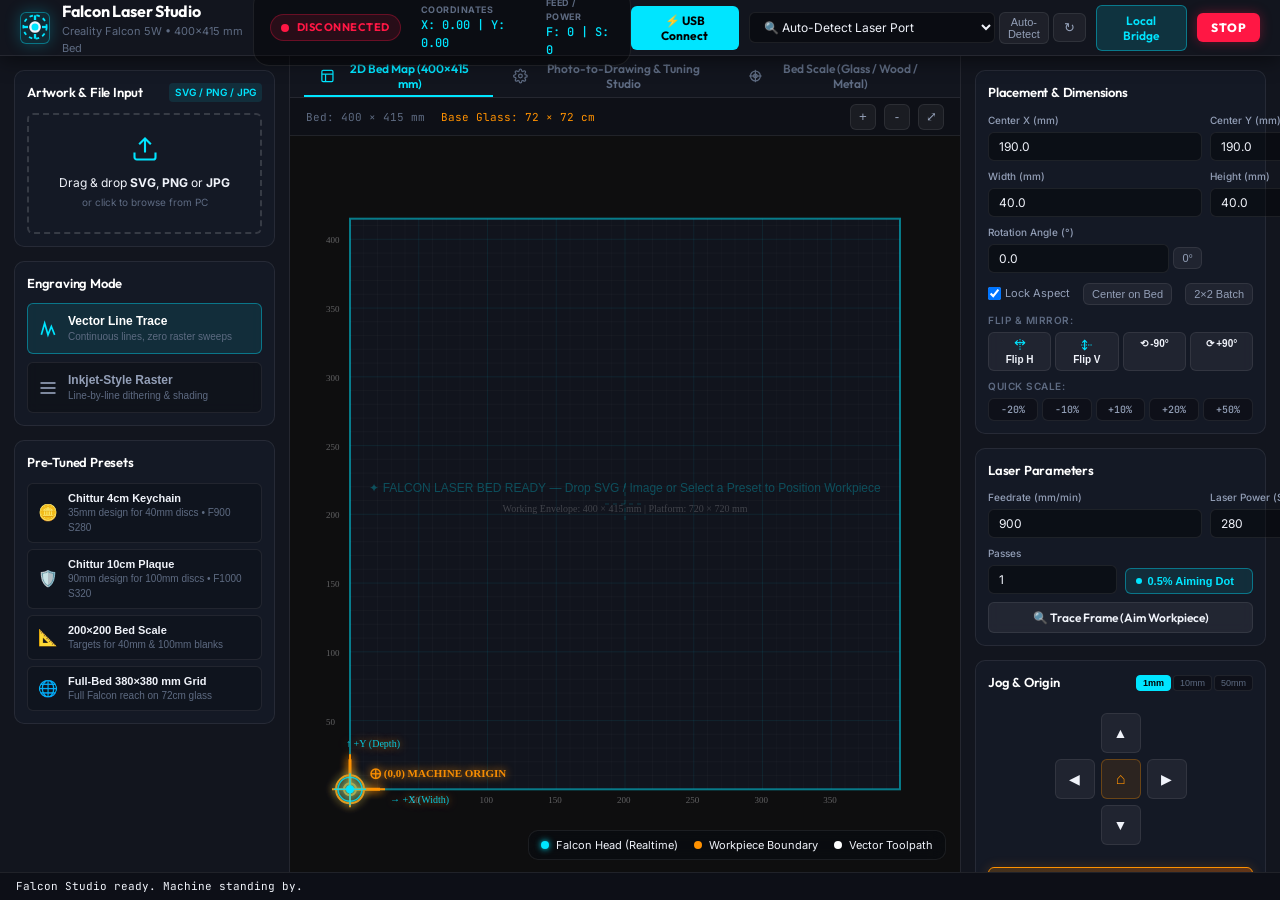
==== index.html @ aa7eff64 "Fix syntax error, add corner rotate tool with arrows, conditional workpiece boundary, and COM port a" ====
<!DOCTYPE html>
<html lang="en">
<head>
  <meta charset="UTF-8">
  <meta name="viewport" content="width=device-width, initial-scale=1.0">
  <title>Falcon Laser Studio | Creality CR-Laser Falcon 5W</title>
  <link rel="preconnect" href="https://fonts.googleapis.com">
  <link rel="preconnect" href="https://fonts.gstatic.com" crossorigin>
  <link href="https://fonts.googleapis.com/css2?family=Inter:wght@300;400;500;600;700&family=Outfit:wght@400;500;600;700;800&family=JetBrains+Mono:wght@400;500;600&display=swap" rel="stylesheet">
  <link rel="stylesheet" href="css/style.css">
</head>
<body class="dark-theme">
  <!-- TOP HEADER -->
  <header id="appHeader" class="app-header">
    <div class="header-brand">
      <div class="brand-icon">
        <svg viewBox="0 0 24 24" fill="none" stroke="currentColor" stroke-width="2">
          <circle cx="12" cy="12" r="10" stroke="#00e5ff" stroke-width="1.5" stroke-dasharray="3 3"/>
          <circle cx="12" cy="12" r="4" fill="#00e5ff"/>
          <line x1="12" y1="2" x2="12" y2="6" stroke="#00e5ff"/>
          <line x1="12" y1="18" x2="12" y2="22" stroke="#00e5ff"/>
          <line x1="2" y1="12" x2="6" y2="12" stroke="#00e5ff"/>
          <line x1="18" y1="12" x2="22" y2="12" stroke="#00e5ff"/>
        </svg>
      </div>
      <div>
        <h1 class="brand-title">Falcon Laser Studio</h1>
        <span class="brand-subtitle">Creality Falcon 5W • 400×415 mm Bed</span>
      </div>
    </div>

    <!-- STATUS HUD -->
    <div class="header-hud">
      <div id="statusBadge" class="status-badge disconnected">
        <span class="status-dot"></span>
        <span id="statusText">DISCONNECTED</span>
      </div>
      <div class="hud-stat">
        <span class="hud-label">COORDINATES</span>
        <span id="hudCoords" class="hud-value mono">X: 0.00 | Y: 0.00</span>
      </div>
      <div class="hud-stat">
        <span class="hud-label">FEED / POWER</span>
        <span id="hudFeedPower" class="hud-value mono">F: 0 | S: 0</span>
      </div>
    </div>

    <!-- HARDWARE CONTROLS -->
    <div class="header-actions">
      <button id="btnWebSerial" class="btn btn-primary" title="Connect directly to Falcon via Web Serial USB in Chrome/Edge">
        ⚡ USB Connect
      </button>
      <div class="port-group">
        <select id="portSelect" class="select-input" title="Select Local COM Port">
          <option value="AUTO">🔍 Auto-Detect Laser Port</option>
        </select>
        <button id="btnAutoDetectPort" class="btn-small" style="height:32px; font-size:11px; padding:0 8px;" title="Automatically identify and connect to laser port">Auto-Detect</button>
        <button id="btnRefreshPorts" class="btn-icon" title="Refresh Local COM Ports">↻</button>
      </div>
      <button id="btnConnect" class="btn btn-connect" title="Connect via local Python server">Local Bridge</button>
      <button id="btnEmergencyStop" class="btn btn-emergency" title="Emergency Stop">STOP</button>
    </div>
  </header>

  <!-- MAIN APP CONTAINER -->
  <main class="app-main">
    <!-- LEFT SIDEBAR: INPUT & PRESETS -->
    <aside class="sidebar sidebar-left">
      <!-- UPLOAD CARD -->
      <section class="panel-card">
        <div class="card-header">
          <h2 class="card-title">Artwork & File Input</h2>
          <span class="badge">SVG / PNG / JPG</span>
        </div>
        <div id="dropZone" class="drop-zone">
          <input type="file" id="fileInput" accept=".svg,.png,.jpg,.jpeg,.bmp" class="file-input-hidden">
          <div class="drop-zone-content">
            <svg class="drop-icon" viewBox="0 0 24 24" fill="none" stroke="currentColor" stroke-width="1.8">
              <path d="M21 15v4a2 2 0 0 1-2 2H5a2 2 0 0 1-2-2v-4"/>
              <polyline points="17 8 12 3 7 8"/>
              <line x1="12" y1="3" x2="12" y2="15"/>
            </svg>
            <p class="drop-text">Drag & drop <strong>SVG</strong>, <strong>PNG</strong> or <strong>JPG</strong></p>
            <span class="drop-hint">or click to browse from PC</span>
          </div>
        </div>
        <div id="fileLoadedInfo" class="file-info hidden">
          <div class="file-meta">
            <span id="loadedFileName" class="file-name">filename.png</span>
            <span id="loadedFileMeta" class="file-details">1024x1024 px • PNG</span>
          </div>
          <button id="btnClearFile" class="btn-text-danger" title="Clear file">×</button>
        </div>
      </section>

      <!-- ENGRAVING MODE SELECTOR -->
      <section class="panel-card">
        <div class="card-header">
          <h2 class="card-title">Engraving Mode</h2>
        </div>
        <div class="mode-toggle-group">
          <button id="btnModeVector" class="btn-mode active">
            <svg viewBox="0 0 24 24" fill="none" stroke="currentColor" stroke-width="2">
              <polyline points="4 19 8 5 12 19 16 9 20 19"/>
            </svg>
            <div class="mode-text">
              <strong>Vector Line Trace</strong>
              <small>Continuous lines, zero raster sweeps</small>
            </div>
          </button>
          <button id="btnModeRaster" class="btn-mode">
            <svg viewBox="0 0 24 24" fill="none" stroke="currentColor" stroke-width="2">
              <line x1="3" y1="6" x2="21" y2="6"/>
              <line x1="3" y1="12" x2="21" y2="12"/>
              <line x1="3" y1="18" x2="21" y2="18"/>
            </svg>
            <div class="mode-text">
              <strong>Inkjet-Style Raster</strong>
              <small>Line-by-line dithering & shading</small>
            </div>
          </button>
        </div>
      </section>

      <!-- PRESETS CARD -->
      <section class="panel-card">
        <div class="card-header">
          <h2 class="card-title">Pre-Tuned Presets</h2>
        </div>
        <div class="presets-list">
          <button class="preset-btn" data-preset="chittur_4cm">
            <div class="preset-icon">🪙</div>
            <div class="preset-info">
              <strong>Chittur 4cm Keychain</strong>
              <small>35mm design for 40mm discs • F900 S280</small>
            </div>
          </button>
          <button class="preset-btn" data-preset="chittur_10cm">
            <div class="preset-icon">🛡️</div>
            <div class="preset-info">
              <strong>Chittur 10cm Plaque</strong>
              <small>90mm design for 100mm discs • F1000 S320</small>
            </div>
          </button>
          <button class="preset-btn" data-preset="bed_scale_200mm">
            <div class="preset-icon">📐</div>
            <div class="preset-info">
              <strong>200×200 Bed Scale</strong>
              <small>Targets for 40mm & 100mm blanks</small>
            </div>
          </button>
          <button class="preset-btn" data-preset="bed_scale_380mm">
            <div class="preset-icon">🌐</div>
            <div class="preset-info">
              <strong>Full-Bed 380×380 mm Grid</strong>
              <small>Full Falcon reach on 72cm glass</small>
            </div>
          </button>
        </div>
      </section>
    </aside>

    <!-- CENTER STAGE: WORKSPACE VIEW & PHOTO STUDIO -->
    <main class="center-stage">
      <div class="view-tabs">
        <button id="tabBedMap" class="view-tab active">
          <svg viewBox="0 0 24 24" fill="none" stroke="currentColor" stroke-width="2">
            <rect x="3" y="3" width="18" height="18" rx="2"/>
            <line x1="3" y1="9" x2="21" y2="9"/>
            <line x1="9" y1="21" x2="9" y2="9"/>
          </svg>
          2D Bed Map (400×415 mm)
        </button>
        <button id="tabPhotoStudio" class="view-tab">
          <svg viewBox="0 0 24 24" fill="none" stroke="currentColor" stroke-width="2">
            <circle cx="12" cy="12" r="3"/>
            <path d="M19.4 15a1.65 1.65 0 0 0 .33 1.82l.06.06a2 2 0 0 1 0 2.83 2 2 0 0 1-2.83 0l-.06-.06a1.65 1.65 0 0 0-1.82-.33 1.65 1.65 0 0 0-1 1.51V21a2 2 0 0 1-2 2 2 2 0 0 1-2-2v-.09A1.65 1.65 0 0 0 9 19.4a1.65 1.65 0 0 0-1.82.33l-.06.06a2 2 0 0 1-2.83 0 2 2 0 0 1 0-2.83l.06-.06a1.65 1.65 0 0 0 .33-1.82 1.65 1.65 0 0 0-1.51-1H3a2 2 0 0 1-2-2 2 2 0 0 1 2-2h.09A1.65 1.65 0 0 0 4.6 9a1.65 1.65 0 0 0-.33-1.82l-.06-.06a2 2 0 0 1 0-2.83 2 2 0 0 1 2.83 0l.06.06a1.65 1.65 0 0 0 1.82.33H9a1.65 1.65 0 0 0 1-1.51V3a2 2 0 0 1 2-2 2 2 0 0 1 2 2v.09a1.65 1.65 0 0 0 1 1.51 1.65 1.65 0 0 0 1.82-.33l.06-.06a2 2 0 0 1 2.83 0 2 2 0 0 1 0 2.83l-.06.06a1.65 1.65 0 0 0-.33 1.82V9a1.65 1.65 0 0 0 1.51 1H21a2 2 0 0 1 2 2 2 2 0 0 1-2 2h-.09a1.65 1.65 0 0 0-1.51 1z"/>
          </svg>
          Photo-to-Drawing & Tuning Studio
        </button>
        <button id="tabBedScale" class="view-tab">
          <svg viewBox="0 0 24 24" fill="none" stroke="currentColor" stroke-width="2">
            <line x1="2" y1="12" x2="22" y2="12"/>
            <line x1="12" y1="2" x2="12" y2="22"/>
            <circle cx="12" cy="12" r="8"/>
            <circle cx="12" cy="12" r="3"/>
          </svg>
          Bed Scale (Glass / Wood / Metal)
        </button>
      </div>

      <!-- VIEW 1: INTERACTIVE BED CANVAS -->
      <div id="viewBedMap" class="view-panel active">
        <div class="canvas-toolbar">
          <div class="toolbar-left">
            <span class="bed-dim-tag">Bed: 400 × 415 mm</span>
            <span class="bed-dim-tag highlight">Base Glass: 72 × 72 cm</span>
          </div>
          <div class="toolbar-right">
            <button id="btnZoomIn" class="btn-icon-tool" title="Zoom In">+</button>
            <button id="btnZoomOut" class="btn-icon-tool" title="Zoom Out">-</button>
            <button id="btnResetView" class="btn-icon-tool" title="Fit to Screen">⤢</button>
          </div>
        </div>
        <div class="canvas-container">
          <canvas id="bedCanvas"></canvas>
          <div class="canvas-legend">
            <span><span class="legend-dot gantry"></span> Falcon Head (Realtime)</span>
            <span><span class="legend-dot workpiece"></span> Workpiece Boundary</span>
            <span><span class="legend-dot toolpath"></span> Vector Toolpath</span>
          </div>
        </div>
      </div>

      <!-- VIEW 2: PHOTO TO LINE DRAWING STUDIO -->
      <div id="viewPhotoStudio" class="view-panel">
        <div class="photo-studio-layout">
          <!-- STUDIO CONTROLS -->
          <div class="studio-controls-bar">
            <!-- VECTOR TRACE CONTROLS -->
            <div id="vectorTraceControls" class="filter-controls-row">
              <div class="control-item">
                <label for="filterAlgorithm">Tracing Algorithm</label>
                <select id="filterAlgorithm" class="select-input">
                  <option value="skeleton">Single-Stroke Skeleton (Zhang-Suen)</option>
                  <option value="sketch" selected>Pencil Sketch (DoG / Dodge)</option>
                  <option value="canny">Sharp Canny Edge Detection</option>
                  <option value="threshold">Adaptive High-Contrast</option>
                </select>
              </div>

              <div class="control-item slider-item">
                <div class="slider-header">
                  <label for="sliderDetail">Detail & Sensitivity</label>
                  <span id="valDetail">50%</span>
                </div>
                <input type="range" id="sliderDetail" min="1" max="100" value="50" class="slider-input">
              </div>

              <div class="control-item slider-item">
                <div class="slider-header">
                  <label for="sliderThickness">Line Thickness</label>
                  <span id="valThickness">1 px</span>
                </div>
                <input type="range" id="sliderThickness" min="1" max="5" value="1" class="slider-input">
              </div>

              <div class="control-item slider-item">
                <div class="slider-header">
                  <label for="sliderSmoothing">Vector Smoothness</label>
                  <span id="valSmoothing">1.0</span>
                </div>
                <input type="range" id="sliderSmoothing" min="0.1" max="5.0" step="0.1" value="1.0" class="slider-input">
              </div>

              <div class="control-item checkbox-item">
                <label class="toggle-switch">
                  <input type="checkbox" id="checkRemoveBg">
                  <span class="toggle-slider"></span>
                </label>
                <span>AI Background Removal</span>
              </div>

              <div class="control-item checkbox-item">
                <label class="toggle-switch">
                  <input type="checkbox" id="checkInvert">
                  <span class="toggle-slider"></span>
                </label>
                <span>Invert Lines</span>
              </div>

              <button id="btnApplyFilter" class="btn btn-primary">Process Photo</button>
            </div>

            <!-- RASTER INKJET CONTROLS -->
            <div id="rasterControls" class="filter-controls-row hidden">
              <div class="control-item">
                <label for="rasterDitherMode">Dithering Algorithm</label>
                <select id="rasterDitherMode" class="select-input">
                  <option value="floyd" selected>Floyd-Steinberg (Crisp Laser Halftone)</option>
                  <option value="atkinson">Atkinson (Retro Detail Preservation)</option>
                  <option value="grayscale">True Grayscale Power Modulation</option>
                </select>
              </div>

              <div class="control-item slider-item">
                <div class="slider-header">
                  <label for="sliderContrast">Contrast</label>
                  <span id="valContrast">1.0</span>
                </div>
                <input type="range" id="sliderContrast" min="0.5" max="2.0" step="0.05" value="1.0" class="slider-input">
              </div>

              <div class="control-item slider-item">
                <div class="slider-header">
                  <label for="sliderBrightness">Brightness</label>
                  <span id="valBrightness">0</span>
                </div>
                <input type="range" id="sliderBrightness" min="-100" max="100" value="0" class="slider-input">
              </div>

              <div class="control-item slider-item">
                <div class="slider-header">
                  <label for="sliderInterval">Line Pitch (DPI)</label>
                  <span id="valInterval">0.15 mm</span>
                </div>
                <input type="range" id="sliderInterval" min="0.08" max="0.30" step="0.01" value="0.15" class="slider-input">
              </div>

              <button id="btnApplyRaster" class="btn btn-primary">Update Dither Preview</button>
            </div>
          </div>

          <!-- COMPARISON PANELS -->
          <div class="preview-split">
            <div class="preview-card">
              <div class="preview-header">
                <h3>Original Image</h3>
              </div>
              <div class="preview-box">
                <img id="imgOriginalPreview" src="" alt="Original Upload" class="preview-image hidden">
                <div id="placeholderOriginal" class="preview-placeholder">Upload an image to start</div>
              </div>
            </div>

            <div class="preview-card">
              <div class="preview-header">
                <h3 id="processedPreviewTitle">Converted Line Drawing</h3>
                <span id="pathCountTag" class="badge hidden">0 Paths</span>
              </div>
              <div class="preview-box">
                <img id="imgProcessedPreview" src="" alt="Processed Result" class="preview-image hidden">
                <div id="placeholderProcessed" class="preview-placeholder">Waiting for processing...</div>
              </div>
            </div>
          </div>
        </div>
      </div>

      <!-- VIEW 3: BED SCALE ENGRAVER (GLASS / WOOD / METAL) -->
      <div id="viewBedScale" class="view-panel">
        <div class="bed-scale-layout">
          <div class="scale-intro-card">
            <h2>Bed Reference Scale Engraver</h2>
            <p>Generate and burn a permanent millimeter coordinate grid and workpiece target pockets directly onto your machine's bed platform. Select your surface material below for calibrated laser power and feedrates.</p>
          </div>

          <!-- MATERIAL PICKER -->
          <div class="material-grid">
            <div class="material-card active" data-material="glass">
              <div class="material-icon">🪟</div>
              <div class="material-info">
                <h3>Black / Coated Glass</h3>
                <span class="material-param-tag">Speed: 800 mm/min • Power: S450 (45%)</span>
                <p>For your 72×72 cm black glass base. Frosted white etched lines.</p>
                <div class="material-warning">⚠️ Requires paper masking tape or matte black paint before firing to prevent 450nm specular reflection!</div>
              </div>
            </div>

            <div class="material-card" data-material="wood">
              <div class="material-icon">🪵</div>
              <div class="material-info">
                <h3>Wood / MDF Spoilboard</h3>
                <span class="material-param-tag">Speed: 1200 mm/min • Power: S300 (30%)</span>
                <p>For sacrificial MDF or plywood beds. High-contrast charred black millimeter grid.</p>
                <div class="material-note">✅ Zero masking needed. No reflection risk.</div>
              </div>
            </div>

            <div class="material-card" data-material="metal">
              <div class="material-icon">🛡️</div>
              <div class="material-info">
                <h3>Anodized / Coated Metal</h3>
                <span class="material-param-tag">Speed: 600 mm/min • Power: S850 (85%)</span>
                <p>For anodized aluminum plates or steel coated with laser marking compound. Permanent crisp white lines.</p>
                <div class="material-note">✅ Direct marking on dye/coating layer.</div>
              </div>
            </div>
          </div>

          <!-- SCALE CONFIGURATION -->
          <div class="scale-config-panel">
            <div class="config-col">
              <h4>1. Grid Coverage Area</h4>
              <div class="size-options-group">
                <label class="radio-card">
                  <input type="radio" name="scaleSize" value="380" checked>
                  <div>
                    <strong>380 × 380 mm (Full Reach)</strong>
                    <small>Covers entire gantry travel on your 72cm platform</small>
                  </div>
                </label>
                <label class="radio-card">
                  <input type="radio" name="scaleSize" value="300">
                  <div>
                    <strong>300 × 300 mm (Medium)</strong>
                    <small>Standard square work area</small>
                  </div>
                </label>
                <label class="radio-card">
                  <input type="radio" name="scaleSize" value="200">
                  <div>
                    <strong>200 × 200 mm (Compact)</strong>
                    <small>Quick central calibration zone</small>
                  </div>
                </label>
              </div>
            </div>

            <div class="config-col">
              <h4>2. Features to Include</h4>
              <div class="feature-checkboxes">
                <label class="checkbox-label">
                  <input type="checkbox" id="checkScale40mm" checked>
                  <span><strong>40 mm Circular Pockets</strong> (Center + 4 Quadrant targets for keychains)</span>
                </label>
                <label class="checkbox-label">
                  <input type="checkbox" id="checkScale100mm" checked>
                  <span><strong>100 mm Circular Pocket</strong> (Center target for circular plaques)</span>
                </label>
                <label class="checkbox-label">
                  <input type="checkbox" id="checkScaleRulers" checked>
                  <span><strong>Millimeter Rulers</strong> (Numbered ticks along X and Y centerlines)</span>
                </label>
                <label class="checkbox-label">
                  <input type="checkbox" id="checkScaleGrid" checked>
                  <span><strong>50 mm Major Grid</strong> (Perpendicular guide lines)</span>
                </label>
              </div>

              <div class="scale-action-buttons">
                <button id="btnGenerateBedScale" class="btn btn-secondary full-width">⚡ Preview on Bed Map</button>
                <button id="btnEngraveBedScaleDirect" class="btn btn-start full-width mt-2">▶ Burn Bed Scale Now</button>
              </div>
            </div>
          </div>
        </div>
      </div>
    </main>

    <!-- RIGHT SIDEBAR: TRANSFORM & HARDWARE CONTROLS -->
    <aside class="sidebar sidebar-right">
      <!-- WORKPIECE TRANSFORM CARD -->
      <section class="panel-card">
        <div class="card-header">
          <h2 class="card-title">Placement & Dimensions</h2>
        </div>
        <div class="form-grid-2">
          <div class="form-field">
            <label for="inputX">Center X (mm)</label>
            <input type="number" id="inputX" value="190.0" step="1.0" class="num-input">
          </div>
          <div class="form-field">
            <label for="inputY">Center Y (mm)</label>
            <input type="number" id="inputY" value="190.0" step="1.0" class="num-input">
          </div>
          <div class="form-field">
            <label for="inputWidth">Width (mm)</label>
            <input type="number" id="inputWidth" value="40.0" step="1.0" class="num-input">
          </div>
          <div class="form-field">
            <label for="inputHeight">Height (mm)</label>
            <input type="number" id="inputHeight" value="40.0" step="1.0" class="num-input">
          </div>
          <div class="form-field">
            <label for="inputRotation">Rotation Angle (°)</label>
            <div style="display:flex; gap:4px; align-items:center;">
              <input type="number" id="inputRotation" value="0.0" step="1.0" min="0" max="360" class="num-input" style="flex:1;">
              <button id="btnResetRotation" class="btn-small" style="padding:4px 8px; font-size:11px;" title="Reset rotation to 0°">0°</button>
            </div>
          </div>
        </div>
        <div class="form-actions-row">
          <label class="checkbox-label">
            <input type="checkbox" id="checkLockAspect" checked> Lock Aspect
          </label>
          <button id="btnCenterBed" class="btn-small">Center on Bed</button>
          <button id="btnBatch2x2" class="btn-small" title="Arrange 4 items in a 2x2 grid">2×2 Batch</button>
        </div>

        <!-- QUICK TRANSFORMS: FLIP & ROTATE -->
        <div class="transform-toolbar mt-2">
          <div class="toolbar-label">Flip & Mirror:</div>
          <div class="transform-btn-group">
            <button id="btnFlipH" class="btn-transform" title="Flip Horizontal (Mirror X)">
              <svg viewBox="0 0 24 24" fill="none" stroke="currentColor" stroke-width="2">
                <polyline points="8 4 4 8 8 12"/>
                <polyline points="16 4 20 8 16 12"/>
                <line x1="4" y1="8" x2="20" y2="8"/>
                <line x1="12" y1="2" x2="12" y2="22" stroke-dasharray="2 2"/>
              </svg>
              Flip H
            </button>
            <button id="btnFlipV" class="btn-transform" title="Flip Vertical (Mirror Y)">
              <svg viewBox="0 0 24 24" fill="none" stroke="currentColor" stroke-width="2">
                <polyline points="4 8 8 4 12 8"/>
                <polyline points="4 16 8 20 12 16"/>
                <line x1="8" y1="4" x2="8" y2="20"/>
                <line x1="2" y1="12" x2="22" y2="12" stroke-dasharray="2 2"/>
              </svg>
              Flip V
            </button>
            <button id="btnRotateCCW" class="btn-transform" title="Rotate 90° Counter-Clockwise">
              ⟲ -90°
            </button>
            <button id="btnRotateCW" class="btn-transform" title="Rotate 90° Clockwise">
              ⟳ +90°
            </button>
          </div>
        </div>

        <!-- QUICK SCALE BUTTONS -->
        <div class="scale-buttons-row mt-2">
          <div class="toolbar-label">Quick Scale:</div>
          <div class="scale-btn-group">
            <button class="btn-scale" data-scale="0.8">-20%</button>
            <button class="btn-scale" data-scale="0.9">-10%</button>
            <button class="btn-scale" data-scale="1.1">+10%</button>
            <button class="btn-scale" data-scale="1.2">+20%</button>
            <button class="btn-scale" data-scale="1.5">+50%</button>
          </div>
        </div>
      </section>

      <!-- LASER CUTTING PARAMETERS CARD -->
      <section class="panel-card">
        <div class="card-header">
          <h2 class="card-title">Laser Parameters</h2>
        </div>
        <div class="form-grid-2">
          <div class="form-field">
            <label for="inputSpeed">Feedrate (mm/min)</label>
            <input type="number" id="inputSpeed" value="900" step="50" class="num-input">
          </div>
          <div class="form-field">
            <label for="inputPower">Laser Power (S)</label>
            <input type="number" id="inputPower" value="280" min="0" max="1000" step="10" class="num-input">
          </div>
        </div>
        <div class="form-grid-2 mt-2">
          <div class="form-field">
            <label for="inputPasses">Passes</label>
            <input type="number" id="inputPasses" value="1" min="1" max="10" class="num-input">
          </div>
          <div class="form-field flex-end">
            <button id="btnToggleLaserDot" class="btn-toggle-dot">
              <span class="dot-indicator"></span> 0.5% Aiming Dot
            </button>
          </div>
        </div>
        <div class="mt-2">
          <button id="btnTraceFrame" class="btn btn-secondary full-width">
            🔍 Trace Frame (Aim Workpiece)
          </button>
        </div>
      </section>

      <!-- HARDWARE JOG PAD -->
      <section class="panel-card">
        <div class="card-header">
          <h2 class="card-title">Jog & Origin</h2>
          <div class="step-buttons">
            <button class="btn-step active" data-step="1">1mm</button>
            <button class="btn-step" data-step="10">10mm</button>
            <button class="btn-step" data-step="50">50mm</button>
          </div>
        </div>
        <div class="jog-pad-container">
          <div class="jog-pad">
            <button id="btnJogYPlus" class="btn-jog y-plus" title="Y+ (Back)">▲</button>
            <button id="btnJogXMinus" class="btn-jog x-minus" title="X- (Left)">◀</button>
            <button id="btnHome" class="btn-jog home-center" title="Home ($H)">⌂</button>
            <button id="btnJogXPlus" class="btn-jog x-plus" title="X+ (Right)">▶</button>
            <button id="btnJogYMinus" class="btn-jog y-minus" title="Y- (Front)">▼</button>
          </div>
        </div>
        <div class="origin-actions">
          <button id="btnGoToOrigin" class="btn-origin-primary full-width mb-2" title="Rapid move laser head directly to (0,0) and pulse aiming dot">
            🎯 Move Laser to Origin (0, 0)
          </button>
          <div class="origin-btn-row">
            <button id="btnHomeDetailed" class="btn-small flex-1" title="Physical limit switch homing ($H)">⌂ Home ($H)</button>
            <button id="btnSetZero" class="btn-small flex-1" title="Set current position as Origin (G92)">📍 Set Zero (G92)</button>
          </div>
        </div>
      </section>

      <!-- JOB EXECUTION & MONITOR -->
      <section class="panel-card highlight-card">
        <div class="card-header">
          <h2 class="card-title">Live Job Monitor</h2>
        </div>
        
        <div class="progress-section">
          <div class="progress-bar-wrapper">
            <div id="jobProgressBar" class="progress-bar-fill" style="width: 0%;"></div>
          </div>
          <div class="progress-stats">
            <span id="jobProgressPct" class="progress-pct">0%</span>
            <span id="jobEtaText" class="progress-eta">ETA: --:--</span>
          </div>
        </div>

        <div class="job-meta-line">
          <span id="jobLinesText" class="mono text-muted">Line: 0 / 0</span>
          <span id="jobElapsedText" class="mono text-muted">Elapsed: 00:00</span>
        </div>

        <div class="execution-actions">
          <button id="btnGenerateGcode" class="btn btn-secondary full-width mb-2">⚡ Generate Toolpath G-Code</button>
          <div class="btn-stream-group">
            <button id="btnStartJob" class="btn btn-start">▶ START ENGRAVE</button>
            <button id="btnPauseJob" class="btn btn-pause" disabled>⏸ Pause</button>
            <button id="btnStopJob" class="btn btn-abort" disabled>⏹ Abort</button>
          </div>
        </div>
      </section>
    </aside>
  </main>

  <!-- LOG DRAWER -->
  <footer class="app-footer">
    <div class="footer-status">
      <span id="footerConsoleMsg" class="mono text-muted">Falcon Studio ready. Machine standing by.</span>
    </div>
  </footer>

  <script src="js/web_serial_controller.js"></script>
  <script src="js/bed_scale_generator.js"></script>
  <script src="js/svg_gcode_compiler.js"></script>
  <script src="js/raster_compiler.js"></script>
  <script src="js/bed_canvas.js"></script>
  <script src="js/app.js"></script>
</body>
</html>
---- css/style.css ----
/* FALCON LASER STUDIO - MODERN DARK GLASSMORPHISM DESIGN SYSTEM */

:root {
  --bg-base: #0a0c10;
  --bg-surface: #12151e;
  --bg-card: rgba(22, 27, 40, 0.75);
  --bg-card-hover: rgba(30, 37, 54, 0.85);
  --border-subtle: rgba(255, 255, 255, 0.08);
  --border-active: rgba(0, 229, 255, 0.4);
  
  --laser-cyan: #00e5ff;
  --laser-cyan-glow: rgba(0, 229, 255, 0.25);
  --laser-amber: #ff9100;
  --laser-amber-glow: rgba(255, 145, 0, 0.25);
  --laser-crimson: #ff1744;
  --laser-crimson-glow: rgba(255, 23, 68, 0.35);
  --laser-emerald: #00e676;
  --laser-emerald-glow: rgba(0, 230, 118, 0.25);
  
  --text-primary: #f0f3fa;
  --text-secondary: #94a0b8;
  --text-muted: #5e6b82;
  
  --font-brand: 'Outfit', sans-serif;
  --font-ui: 'Inter', -apple-system, BlinkMacSystemFont, sans-serif;
  --font-mono: 'JetBrains Mono', monospace;
  
  --radius-sm: 6px;
  --radius-md: 10px;
  --radius-lg: 16px;
}

* {
  box-sizing: border-box;
  margin: 0;
  padding: 0;
}

body.dark-theme {
  background-color: var(--bg-base);
  color: var(--text-primary);
  font-family: var(--font-ui);
  font-size: 13px;
  line-height: 1.5;
  height: 100vh;
  display: flex;
  flex-direction: column;
  overflow: hidden;
  user-select: none;
}

/* TOP HEADER */
.app-header {
  height: 56px;
  background: var(--bg-surface);
  border-bottom: 1px solid var(--border-subtle);
  display: flex;
  align-items: center;
  justify-content: space-between;
  padding: 0 20px;
  z-index: 100;
  box-shadow: 0 4px 20px rgba(0, 0, 0, 0.5);
}

.header-brand {
  display: flex;
  align-items: center;
  gap: 12px;
}

.brand-icon {
  width: 32px;
  height: 32px;
  display: flex;
  align-items: center;
  justify-content: center;
  background: rgba(0, 229, 255, 0.1);
  border-radius: var(--radius-sm);
  border: 1px solid var(--border-active);
  box-shadow: 0 0 15px var(--laser-cyan-glow);
}

.brand-title {
  font-family: var(--font-brand);
  font-size: 16px;
  font-weight: 700;
  letter-spacing: -0.3px;
  color: #fff;
}

.brand-subtitle {
  font-size: 11px;
  color: var(--text-muted);
  display: block;
}

/* STATUS HUD */
.header-hud {
  display: flex;
  align-items: center;
  gap: 20px;
  background: rgba(0, 0, 0, 0.35);
  padding: 6px 16px;
  border-radius: var(--radius-lg);
  border: 1px solid var(--border-subtle);
}

.status-badge {
  display: flex;
  align-items: center;
  gap: 8px;
  font-family: var(--font-brand);
  font-size: 11px;
  font-weight: 700;
  letter-spacing: 0.5px;
  padding: 4px 10px;
  border-radius: 20px;
  background: rgba(255, 255, 255, 0.05);
}

.status-dot {
  width: 8px;
  height: 8px;
  border-radius: 50%;
  background: #777;
}

.status-badge.connected {
  background: rgba(0, 230, 118, 0.12);
  color: var(--laser-emerald);
  border: 1px solid rgba(0, 230, 118, 0.3);
}
.status-badge.connected .status-dot {
  background: var(--laser-emerald);
  box-shadow: 0 0 8px var(--laser-emerald);
}

.status-badge.disconnected {
  background: rgba(255, 23, 68, 0.12);
  color: var(--laser-crimson);
  border: 1px solid rgba(255, 23, 68, 0.3);
}
.status-badge.disconnected .status-dot {
  background: var(--laser-crimson);
}

.status-badge.running {
  background: rgba(0, 229, 255, 0.15);
  color: var(--laser-cyan);
  border: 1px solid var(--border-active);
  animation: pulse 1.5s infinite;
}
.status-badge.running .status-dot {
  background: var(--laser-cyan);
  box-shadow: 0 0 10px var(--laser-cyan);
}

@keyframes pulse {
  0% { opacity: 0.7; }
  50% { opacity: 1; }
  100% { opacity: 0.7; }
}

.hud-stat {
  display: flex;
  flex-direction: column;
}

.hud-label {
  font-size: 9px;
  font-weight: 700;
  color: var(--text-muted);
  letter-spacing: 0.5px;
}

.hud-value {
  font-size: 12px;
  font-weight: 500;
  color: var(--laser-cyan);
}

.mono {
  font-family: var(--font-mono);
}

/* HEADER ACTIONS */
.header-actions {
  display: flex;
  align-items: center;
  gap: 10px;
}

.port-group {
  display: flex;
  align-items: center;
  gap: 4px;
}

/* BUTTONS & INPUTS */
.select-input, .num-input {
  background: rgba(0, 0, 0, 0.4);
  border: 1px solid var(--border-subtle);
  color: var(--text-primary);
  border-radius: var(--radius-sm);
  padding: 6px 10px;
  font-family: var(--font-ui);
  font-size: 12px;
  outline: none;
  transition: all 0.2s;
}

.select-input:focus, .num-input:focus {
  border-color: var(--laser-cyan);
  box-shadow: 0 0 8px var(--laser-cyan-glow);
}

.btn {
  border: none;
  border-radius: var(--radius-sm);
  padding: 7px 14px;
  font-family: var(--font-brand);
  font-size: 12px;
  font-weight: 600;
  cursor: pointer;
  display: inline-flex;
  align-items: center;
  justify-content: center;
  gap: 6px;
  transition: all 0.2s ease;
}

.btn-icon {
  background: rgba(255, 255, 255, 0.05);
  border: 1px solid var(--border-subtle);
  color: var(--text-secondary);
  border-radius: var(--radius-sm);
  padding: 6px 10px;
  cursor: pointer;
  transition: all 0.2s;
}
.btn-icon:hover {
  background: rgba(255, 255, 255, 0.1);
  color: #fff;
}

.btn-connect {
  background: rgba(0, 229, 255, 0.15);
  color: var(--laser-cyan);
  border: 1px solid var(--border-active);
}
.btn-connect:hover {
  background: var(--laser-cyan);
  color: #000;
  box-shadow: 0 0 12px var(--laser-cyan-glow);
}

.btn-emergency {
  background: var(--laser-crimson);
  color: #fff;
  font-weight: 800;
  letter-spacing: 0.5px;
  box-shadow: 0 0 12px var(--laser-crimson-glow);
}
.btn-emergency:hover {
  background: #ff3358;
  box-shadow: 0 0 20px rgba(255, 23, 68, 0.6);
}

.btn-primary {
  background: var(--laser-cyan);
  color: #000;
  font-weight: 700;
}
.btn-primary:hover {
  background: #33ebff;
  box-shadow: 0 0 12px var(--laser-cyan-glow);
}

.btn-secondary {
  background: rgba(255, 255, 255, 0.06);
  color: var(--text-primary);
  border: 1px solid var(--border-subtle);
}
.btn-secondary:hover {
  background: rgba(255, 255, 255, 0.12);
  border-color: rgba(255, 255, 255, 0.2);
}

.btn-small {
  background: rgba(255, 255, 255, 0.05);
  border: 1px solid var(--border-subtle);
  color: var(--text-secondary);
  border-radius: var(--radius-sm);
  padding: 4px 8px;
  font-size: 11px;
  font-weight: 500;
  cursor: pointer;
  transition: all 0.15s;
}
.btn-small:hover {
  background: rgba(255, 255, 255, 0.1);
  color: #fff;
}

/* APP MAIN LAYOUT */
.app-main {
  flex: 1;
  display: grid;
  grid-template-columns: 290px 1fr 320px;
  overflow: hidden;
  height: calc(100vh - 84px);
}

/* SIDEBAR PANELS */
.sidebar {
  background: var(--bg-surface);
  overflow-y: auto;
  padding: 14px;
  display: flex;
  flex-direction: column;
  gap: 14px;
}

.sidebar-left {
  border-right: 1px solid var(--border-subtle);
}

.sidebar-right {
  border-left: 1px solid var(--border-subtle);
}

/* PANEL CARDS */
.panel-card {
  background: var(--bg-card);
  backdrop-filter: blur(12px);
  border: 1px solid var(--border-subtle);
  border-radius: var(--radius-md);
  padding: 12px;
  transition: border-color 0.2s;
}
.panel-card:hover {
  border-color: rgba(255, 255, 255, 0.12);
}

.highlight-card {
  background: linear-gradient(180deg, rgba(0, 229, 255, 0.06) 0%, rgba(22, 27, 40, 0.75) 100%);
  border-color: var(--border-active);
}

.card-header {
  display: flex;
  align-items: center;
  justify-content: space-between;
  margin-bottom: 10px;
}

.card-title {
  font-family: var(--font-brand);
  font-size: 13px;
  font-weight: 600;
  letter-spacing: -0.2px;
  color: #fff;
}

.badge {
  font-size: 10px;
  padding: 2px 6px;
  border-radius: 4px;
  background: rgba(0, 229, 255, 0.1);
  color: var(--laser-cyan);
  font-weight: 600;
}

/* DROP ZONE */
.drop-zone {
  border: 2px dashed rgba(255, 255, 255, 0.15);
  border-radius: var(--radius-sm);
  padding: 20px 10px;
  text-align: center;
  cursor: pointer;
  transition: all 0.2s;
}
.drop-zone:hover, .drop-zone.dragover {
  border-color: var(--laser-cyan);
  background: rgba(0, 229, 255, 0.05);
}

.file-input-hidden {
  display: none;
}

.drop-icon {
  width: 28px;
  height: 28px;
  margin-bottom: 6px;
  color: var(--laser-cyan);
}

.drop-text {
  font-size: 12px;
  color: var(--text-primary);
}

.drop-hint {
  font-size: 10px;
  color: var(--text-muted);
}

.file-info {
  display: flex;
  align-items: center;
  justify-content: space-between;
  margin-top: 10px;
  padding: 8px 10px;
  background: rgba(0, 0, 0, 0.3);
  border-radius: var(--radius-sm);
  border: 1px solid var(--border-subtle);
}

.file-meta {
  display: flex;
  flex-direction: column;
}

.file-name {
  font-weight: 600;
  font-size: 11px;
  color: #fff;
}

.file-details {
  font-size: 10px;
  color: var(--text-muted);
}

.btn-text-danger {
  background: none;
  border: none;
  color: var(--laser-crimson);
  font-size: 18px;
  cursor: pointer;
}

/* MODE TOGGLE */
.mode-toggle-group {
  display: flex;
  flex-direction: column;
  gap: 8px;
}

.btn-mode {
  display: flex;
  align-items: center;
  gap: 10px;
  padding: 10px;
  background: rgba(0, 0, 0, 0.25);
  border: 1px solid var(--border-subtle);
  border-radius: var(--radius-sm);
  color: var(--text-secondary);
  cursor: pointer;
  text-align: left;
  transition: all 0.2s;
}
.btn-mode svg {
  width: 20px;
  height: 20px;
  flex-shrink: 0;
}
.btn-mode.active {
  background: rgba(0, 229, 255, 0.1);
  border-color: var(--border-active);
  color: #fff;
}
.btn-mode.active svg {
  color: var(--laser-cyan);
}
.mode-text strong {
  display: block;
  font-size: 12px;
}
.mode-text small {
  font-size: 10px;
  color: var(--text-muted);
}

/* PRESETS LIST */
.presets-list {
  display: flex;
  flex-direction: column;
  gap: 6px;
}

.preset-btn {
  display: flex;
  align-items: center;
  gap: 10px;
  padding: 8px 10px;
  background: rgba(0, 0, 0, 0.2);
  border: 1px solid var(--border-subtle);
  border-radius: var(--radius-sm);
  color: var(--text-primary);
  cursor: pointer;
  text-align: left;
  transition: all 0.2s;
}
.preset-btn:hover {
  background: rgba(255, 255, 255, 0.05);
  border-color: rgba(255, 255, 255, 0.2);
}
.preset-icon {
  font-size: 16px;
}
.preset-info strong {
  display: block;
  font-size: 11px;
}
.preset-info small {
  font-size: 10px;
  color: var(--text-muted);
}

/* CENTER STAGE */
.center-stage {
  display: flex;
  flex-direction: column;
  background: var(--bg-base);
  overflow: hidden;
}

.view-tabs {
  height: 42px;
  display: flex;
  background: var(--bg-surface);
  border-bottom: 1px solid var(--border-subtle);
  padding: 0 14px;
  gap: 4px;
}

.view-tab {
  background: none;
  border: none;
  color: var(--text-muted);
  font-family: var(--font-brand);
  font-size: 12px;
  font-weight: 600;
  padding: 0 16px;
  cursor: pointer;
  display: flex;
  align-items: center;
  gap: 8px;
  border-bottom: 2px solid transparent;
  transition: all 0.2s;
}
.view-tab svg {
  width: 16px;
  height: 16px;
}
.view-tab.active {
  color: var(--laser-cyan);
  border-bottom-color: var(--laser-cyan);
}

.view-panel {
  flex: 1;
  display: none;
  flex-direction: column;
  overflow: hidden;
  position: relative;
}
.view-panel.active {
  display: flex;
}

/* BED CANVAS */
.canvas-toolbar {
  height: 38px;
  display: flex;
  align-items: center;
  justify-content: space-between;
  padding: 0 16px;
  background: rgba(18, 21, 30, 0.5);
  border-bottom: 1px solid var(--border-subtle);
}

.bed-dim-tag {
  font-size: 11px;
  font-family: var(--font-mono);
  color: var(--text-muted);
  margin-right: 12px;
}
.bed-dim-tag.highlight {
  color: var(--laser-amber);
}

.btn-icon-tool {
  background: rgba(255, 255, 255, 0.05);
  border: 1px solid var(--border-subtle);
  color: var(--text-secondary);
  border-radius: var(--radius-sm);
  width: 26px;
  height: 26px;
  cursor: pointer;
  margin-left: 4px;
}

.canvas-container {
  flex: 1;
  position: relative;
  overflow: hidden;
}

#bedCanvas {
  width: 100%;
  height: 100%;
  display: block;
}

.canvas-legend {
  position: absolute;
  bottom: 12px;
  right: 14px;
  display: flex;
  gap: 16px;
  background: rgba(10, 12, 16, 0.85);
  backdrop-filter: blur(8px);
  padding: 6px 12px;
  border-radius: var(--radius-md);
  border: 1px solid var(--border-subtle);
  font-size: 11px;
}

.legend-dot {
  display: inline-block;
  width: 8px;
  height: 8px;
  border-radius: 50%;
  margin-right: 4px;
}
.legend-dot.gantry { background: var(--laser-cyan); box-shadow: 0 0 6px var(--laser-cyan); }
.legend-dot.workpiece { background: var(--laser-amber); }
.legend-dot.toolpath { background: #fff; }

/* PHOTO STUDIO */
.photo-studio-layout {
  flex: 1;
  display: flex;
  flex-direction: column;
  overflow-y: auto;
  padding: 14px;
  gap: 14px;
}

.studio-controls-bar {
  background: var(--bg-card);
  border: 1px solid var(--border-subtle);
  border-radius: var(--radius-md);
  padding: 12px;
}

.filter-controls-row {
  display: flex;
  align-items: center;
  flex-wrap: wrap;
  gap: 14px;
}

.control-item {
  display: flex;
  flex-direction: column;
  gap: 4px;
}

.slider-item {
  min-width: 140px;
}

.slider-header {
  display: flex;
  justify-content: space-between;
  font-size: 11px;
}

.slider-input {
  accent-color: var(--laser-cyan);
  cursor: pointer;
}

.checkbox-item {
  display: flex;
  flex-direction: row;
  align-items: center;
  gap: 8px;
}

/* TOGGLE SWITCH */
.toggle-switch {
  position: relative;
  display: inline-block;
  width: 32px;
  height: 18px;
}
.toggle-switch input {
  opacity: 0;
  width: 0;
  height: 0;
}
.toggle-slider {
  position: absolute;
  cursor: pointer;
  top: 0; left: 0; right: 0; bottom: 0;
  background-color: rgba(255, 255, 255, 0.15);
  transition: .2s;
  border-radius: 18px;
}
.toggle-slider:before {
  position: absolute;
  content: "";
  height: 12px;
  width: 12px;
  left: 3px;
  bottom: 3px;
  background-color: white;
  transition: .2s;
  border-radius: 50%;
}
input:checked + .toggle-slider {
  background-color: var(--laser-cyan);
}
input:checked + .toggle-slider:before {
  transform: translateX(14px);
}

.preview-split {
  flex: 1;
  display: grid;
  grid-template-columns: 1fr 1fr;
  gap: 14px;
  min-height: 400px;
}

.preview-card {
  background: var(--bg-card);
  border: 1px solid var(--border-subtle);
  border-radius: var(--radius-md);
  display: flex;
  flex-direction: column;
  overflow: hidden;
}

.preview-header {
  padding: 10px 14px;
  background: rgba(0, 0, 0, 0.25);
  border-bottom: 1px solid var(--border-subtle);
  display: flex;
  justify-content: space-between;
  align-items: center;
}
.preview-header h3 {
  font-size: 12px;
  font-family: var(--font-brand);
}

.preview-box {
  flex: 1;
  display: flex;
  align-items: center;
  justify-content: center;
  background: #1a1a1a;
  padding: 10px;
  position: relative;
  overflow: hidden;
}

.preview-image {
  max-width: 100%;
  max-height: 100%;
  object-fit: contain;
  box-shadow: 0 4px 16px rgba(0, 0, 0, 0.6);
}

.preview-placeholder {
  color: var(--text-muted);
  font-size: 12px;
}

/* RIGHT SIDEBAR FORMS */
.form-grid-2 {
  display: grid;
  grid-template-columns: 1fr 1fr;
  gap: 8px;
}

.form-field {
  display: flex;
  flex-direction: column;
  gap: 4px;
}
.form-field label {
  font-size: 10px;
  color: var(--text-secondary);
  font-weight: 500;
}
.form-field.flex-end {
  justify-content: flex-end;
}

.form-actions-row {
  display: flex;
  align-items: center;
  justify-content: space-between;
  margin-top: 10px;
  font-size: 11px;
}

.checkbox-label {
  display: flex;
  align-items: center;
  gap: 4px;
  color: var(--text-secondary);
  cursor: pointer;
}

.mt-2 { margin-top: 8px; }
.mb-2 { margin-bottom: 8px; }
.full-width { width: 100%; }

.toolbar-label {
  font-size: 10px;
  color: var(--text-muted);
  font-weight: 600;
  text-transform: uppercase;
  letter-spacing: 0.5px;
  margin-bottom: 4px;
}

.transform-btn-group {
  display: grid;
  grid-template-columns: repeat(4, 1fr);
  gap: 4px;
}

.btn-transform {
  background: rgba(255, 255, 255, 0.05);
  border: 1px solid var(--border-subtle);
  color: var(--text-primary);
  border-radius: var(--radius-sm);
  padding: 5px 2px;
  font-size: 10px;
  font-weight: 600;
  cursor: pointer;
  display: flex;
  flex-direction: column;
  align-items: center;
  gap: 2px;
  transition: all 0.15s ease;
}
.btn-transform svg {
  width: 14px;
  height: 14px;
  color: var(--laser-cyan);
}
.btn-transform:hover {
  background: rgba(0, 229, 255, 0.15);
  border-color: var(--laser-cyan);
  color: #fff;
}

.scale-btn-group {
  display: grid;
  grid-template-columns: repeat(5, 1fr);
  gap: 4px;
}

.btn-scale {
  background: rgba(0, 0, 0, 0.3);
  border: 1px solid var(--border-subtle);
  color: var(--text-secondary);
  border-radius: var(--radius-sm);
  padding: 4px 2px;
  font-size: 10px;
  font-family: var(--font-mono);
  font-weight: 500;
  cursor: pointer;
  transition: all 0.15s ease;
}
.btn-scale:hover {
  background: rgba(255, 145, 0, 0.2);
  border-color: var(--laser-amber);
  color: #fff;
}

.btn-toggle-dot {
  background: rgba(0, 229, 255, 0.1);
  border: 1px solid var(--border-active);
  color: var(--laser-cyan);
  border-radius: var(--radius-sm);
  padding: 6px 10px;
  font-size: 11px;
  font-weight: 600;
  cursor: pointer;
  display: flex;
  align-items: center;
  gap: 6px;
}
.dot-indicator {
  width: 6px;
  height: 6px;
  border-radius: 50%;
  background: var(--laser-cyan);
}

/* JOG PAD */
.step-buttons {
  display: flex;
  gap: 2px;
}

.btn-step {
  background: rgba(0, 0, 0, 0.3);
  border: 1px solid var(--border-subtle);
  color: var(--text-muted);
  padding: 2px 6px;
  border-radius: 4px;
  font-size: 9px;
  cursor: pointer;
}
.btn-step.active {
  background: var(--laser-cyan);
  color: #000;
  font-weight: 700;
  border-color: var(--laser-cyan);
}

.jog-pad-container {
  display: flex;
  justify-content: center;
  padding: 10px 0;
}

.jog-pad {
  display: grid;
  grid-template-columns: repeat(3, 40px);
  grid-template-rows: repeat(3, 40px);
  gap: 6px;
}

.btn-jog {
  background: rgba(255, 255, 255, 0.05);
  border: 1px solid var(--border-subtle);
  color: var(--text-primary);
  border-radius: var(--radius-sm);
  font-size: 14px;
  cursor: pointer;
  display: flex;
  align-items: center;
  justify-content: center;
  transition: all 0.15s;
}
.btn-jog:hover {
  background: rgba(0, 229, 255, 0.15);
  border-color: var(--laser-cyan);
  color: var(--laser-cyan);
}

.y-plus { grid-column: 2; grid-row: 1; }
.x-minus { grid-column: 1; grid-row: 2; }
.home-center { grid-column: 2; grid-row: 2; font-size: 16px; color: var(--laser-amber); }
.x-plus { grid-column: 3; grid-row: 2; }
.y-minus { grid-column: 2; grid-row: 3; }

.origin-actions {
  margin-top: 6px;
}

/* LIVE JOB PROGRESS */
.progress-section {
  margin-bottom: 10px;
}

.progress-bar-wrapper {
  height: 8px;
  background: rgba(0, 0, 0, 0.5);
  border-radius: 4px;
  overflow: hidden;
  border: 1px solid var(--border-subtle);
}

.progress-bar-fill {
  height: 100%;
  background: linear-gradient(90deg, var(--laser-cyan) 0%, #00b0ff 100%);
  box-shadow: 0 0 10px var(--laser-cyan-glow);
  transition: width 0.3s ease;
}

.progress-stats {
  display: flex;
  justify-content: space-between;
  margin-top: 4px;
}

.progress-pct {
  font-family: var(--font-brand);
  font-size: 16px;
  font-weight: 700;
  color: var(--laser-cyan);
}

.progress-eta {
  font-family: var(--font-mono);
  font-size: 11px;
  color: var(--text-secondary);
}

.job-meta-line {
  display: flex;
  justify-content: space-between;
  font-size: 10px;
  margin-bottom: 12px;
}

.btn-stream-group {
  display: grid;
  grid-template-columns: 2fr 1fr 1fr;
  gap: 6px;
}

.btn-start {
  background: var(--laser-emerald);
  color: #000;
  font-weight: 800;
  box-shadow: 0 0 12px var(--laser-emerald-glow);
}
.btn-start:hover {
  background: #25f48f;
  box-shadow: 0 0 18px rgba(0, 230, 118, 0.5);
}

.btn-pause {
  background: rgba(255, 145, 0, 0.15);
  border: 1px solid var(--laser-amber);
  color: var(--laser-amber);
}
.btn-pause:hover {
  background: var(--laser-amber);
  color: #000;
}

.btn-abort {
  background: rgba(255, 23, 68, 0.15);
  border: 1px solid var(--laser-crimson);
  color: var(--laser-crimson);
}
.btn-abort:hover {
  background: var(--laser-crimson);
  color: #fff;
}

button:disabled {
  opacity: 0.35;
  cursor: not-allowed;
  pointer-events: none;
}

/* APP FOOTER */
.app-footer {
  height: 28px;
  background: #0d0f17;
  border-top: 1px solid var(--border-subtle);
  display: flex;
  align-items: center;
  padding: 0 16px;
  font-size: 11px;
}

.hidden {
  display: none !important;
}

/* BED SCALE ENGRAVER STYLES */
.bed-scale-layout {
  flex: 1;
  display: flex;
  flex-direction: column;
  overflow-y: auto;
  padding: 20px;
  gap: 18px;
  max-width: 1100px;
  margin: 0 auto;
  width: 100%;
}

.scale-intro-card {
  background: var(--bg-card);
  border: 1px solid var(--border-subtle);
  border-radius: var(--radius-md);
  padding: 16px 20px;
}
.scale-intro-card h2 {
  font-family: var(--font-brand);
  font-size: 16px;
  color: #fff;
  margin-bottom: 6px;
}
.scale-intro-card p {
  font-size: 12px;
  color: var(--text-secondary);
}

.material-grid {
  display: grid;
  grid-template-columns: repeat(3, 1fr);
  gap: 14px;
}

.material-card {
  background: var(--bg-card);
  border: 1px solid var(--border-subtle);
  border-radius: var(--radius-md);
  padding: 16px;
  cursor: pointer;
  display: flex;
  flex-direction: column;
  gap: 10px;
  transition: all 0.2s ease;
}
.material-card:hover {
  background: var(--bg-card-hover);
  border-color: rgba(255, 255, 255, 0.2);
}
.material-card.active {
  background: rgba(0, 229, 255, 0.08);
  border-color: var(--laser-cyan);
  box-shadow: 0 0 16px var(--laser-cyan-glow);
}

.material-icon {
  font-size: 28px;
}

.material-info h3 {
  font-family: var(--font-brand);
  font-size: 14px;
  color: #fff;
  margin-bottom: 4px;
}

.material-param-tag {
  display: inline-block;
  font-family: var(--font-mono);
  font-size: 10px;
  color: var(--laser-cyan);
  background: rgba(0, 229, 255, 0.1);
  padding: 2px 6px;
  border-radius: 4px;
  margin-bottom: 8px;
}

.material-info p {
  font-size: 11px;
  color: var(--text-secondary);
  line-height: 1.4;
  margin-bottom: 10px;
}

.material-warning {
  font-size: 10px;
  color: var(--laser-amber);
  background: rgba(255, 145, 0, 0.1);
  border-left: 2px solid var(--laser-amber);
  padding: 6px 8px;
  border-radius: 0 var(--radius-sm) var(--radius-sm) 0;
  line-height: 1.4;
}

.material-note {
  font-size: 10px;
  color: var(--laser-emerald);
  background: rgba(0, 230, 118, 0.1);
  border-left: 2px solid var(--laser-emerald);
  padding: 6px 8px;
  border-radius: 0 var(--radius-sm) var(--radius-sm) 0;
}

.scale-config-panel {
  display: grid;
  grid-template-columns: 1fr 1fr;
  gap: 16px;
  background: var(--bg-card);
  border: 1px solid var(--border-subtle);
  border-radius: var(--radius-md);
  padding: 16px;
}

.config-col h4 {
  font-family: var(--font-brand);
  font-size: 13px;
  color: #fff;
  margin-bottom: 12px;
}

.size-options-group {
  display: flex;
  flex-direction: column;
  gap: 8px;
}

.radio-card {
  display: flex;
  align-items: center;
  gap: 12px;
  padding: 10px 14px;
  background: rgba(0, 0, 0, 0.25);
  border: 1px solid var(--border-subtle);
  border-radius: var(--radius-sm);
  cursor: pointer;
  transition: all 0.2s;
}
.radio-card:hover {
  background: rgba(255, 255, 255, 0.05);
}
.radio-card input {
  accent-color: var(--laser-cyan);
}
.radio-card strong {
  display: block;
  font-size: 12px;
  color: #fff;
}
.radio-card small {
  font-size: 10px;
  color: var(--text-muted);
}

.feature-checkboxes {
  display: flex;
  flex-direction: column;
  gap: 10px;
  margin-bottom: 16px;
}

.scale-action-buttons {
  margin-top: 10px;
}

/* JOG PAD & ORIGIN STYLES */
.jog-pad-container {
  display: flex;
  justify-content: center;
  margin-bottom: 12px;
}

.jog-pad {
  display: grid;
  grid-template-columns: repeat(3, 40px);
  grid-template-rows: repeat(3, 40px);
  gap: 6px;
}

.btn-jog {
  background: rgba(255, 255, 255, 0.05);
  border: 1px solid var(--border-subtle);
  border-radius: var(--radius-sm);
  color: var(--text-primary);
  font-size: 14px;
  cursor: pointer;
  display: flex;
  align-items: center;
  justify-content: center;
  transition: all 0.15s;
}
.btn-jog:hover {
  background: rgba(0, 229, 255, 0.15);
  border-color: var(--laser-cyan);
  color: var(--laser-cyan);
}
.btn-jog:active {
  transform: scale(0.95);
}

.btn-jog.y-plus { grid-column: 2; grid-row: 1; }
.btn-jog.x-minus { grid-column: 1; grid-row: 2; }
.btn-jog.home-center { 
  grid-column: 2; 
  grid-row: 2; 
  font-size: 16px;
  background: rgba(255, 145, 0, 0.1);
  border-color: rgba(255, 145, 0, 0.3);
  color: var(--laser-amber);
}
.btn-jog.home-center:hover {
  background: rgba(255, 145, 0, 0.25);
  border-color: var(--laser-amber);
}
.btn-jog.x-plus { grid-column: 3; grid-row: 2; }
.btn-jog.y-minus { grid-column: 2; grid-row: 3; }

.origin-actions {
  display: flex;
  flex-direction: column;
  gap: 6px;
}

.btn-origin-primary {
  background: linear-gradient(135deg, rgba(255, 145, 0, 0.2), rgba(255, 109, 0, 0.35));
  border: 1px solid var(--laser-amber);
  color: #fff;
  font-family: var(--font-brand);
  font-size: 12px;
  font-weight: 700;
  padding: 9px 12px;
  border-radius: var(--radius-sm);
  cursor: pointer;
  display: flex;
  align-items: center;
  justify-content: center;
  gap: 8px;
  box-shadow: 0 0 12px rgba(255, 145, 0, 0.2);
  transition: all 0.2s;
}
.btn-origin-primary:hover {
  background: linear-gradient(135deg, rgba(255, 145, 0, 0.35), rgba(255, 109, 0, 0.5));
  box-shadow: 0 0 20px rgba(255, 145, 0, 0.4);
  transform: translateY(-1px);
}
.btn-origin-primary:active {
  transform: translateY(0);
}

.origin-btn-row {
  display: flex;
  gap: 6px;
}
.origin-btn-row .btn-small {
  margin: 0;
  text-align: center;
}
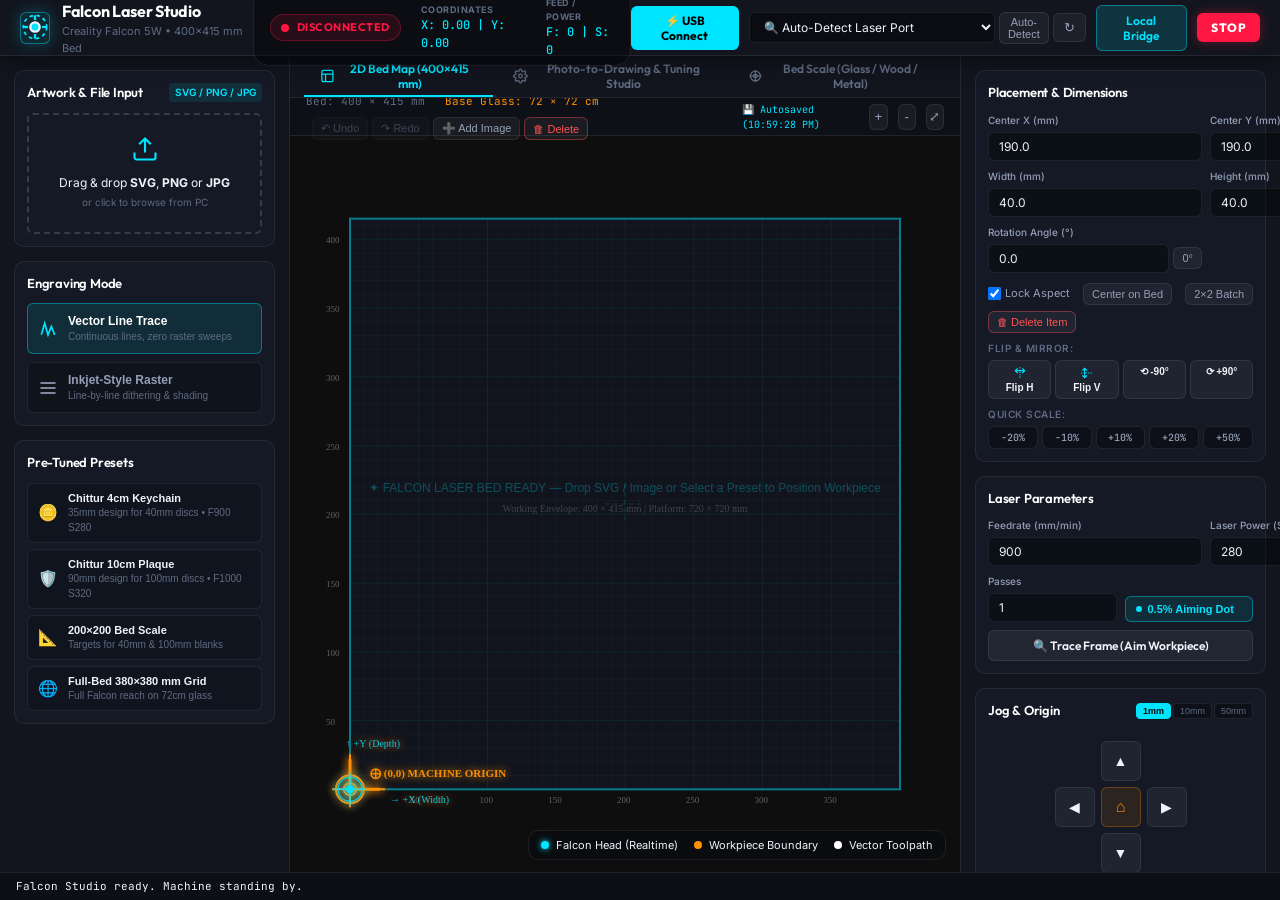
==== commit 9a271dfb: "Add client photo tracer, undo/redo history, canvas add/delete, and localStorage autosave" ====
--- a/index.html
+++ b/index.html
@@ -192,11 +192,18 @@
       <!-- VIEW 1: INTERACTIVE BED CANVAS -->
       <div id="viewBedMap" class="view-panel active">
         <div class="canvas-toolbar">
-          <div class="toolbar-left">
+          <div class="toolbar-left" style="display:flex; align-items:center; gap:8px; flex-wrap:wrap;">
             <span class="bed-dim-tag">Bed: 400 × 415 mm</span>
             <span class="bed-dim-tag highlight">Base Glass: 72 × 72 cm</span>
-          </div>
-          <div class="toolbar-right">
+            <div class="history-controls" style="display:inline-flex; gap:4px; margin-left:6px;">
+              <button id="btnUndo" class="btn-small" title="Undo Edit (Ctrl+Z)" disabled>↶ Undo</button>
+              <button id="btnRedo" class="btn-small" title="Redo Edit (Ctrl+Y)" disabled>↷ Redo</button>
+              <button id="btnAddCanvasItem" class="btn-small" title="Add SVG or Photo to Bed">➕ Add Image</button>
+              <button id="btnDeleteCanvasItem" class="btn-small" style="color:#ff5252; border-color:rgba(255,82,82,0.4);" title="Delete Artwork from Bed (Del / Backspace)">🗑 Delete</button>
+            </div>
+          </div>
+          <div class="toolbar-right" style="display:flex; align-items:center; gap:6px;">
+            <span id="autoSaveIndicator" class="bed-dim-tag" style="color:rgba(0,229,255,0.75); font-size:10px;">💾 Autosaved</span>
             <button id="btnZoomIn" class="btn-icon-tool" title="Zoom In">+</button>
             <button id="btnZoomOut" class="btn-icon-tool" title="Zoom Out">-</button>
             <button id="btnResetView" class="btn-icon-tool" title="Fit to Screen">⤢</button>
@@ -470,12 +477,13 @@
             </div>
           </div>
         </div>
-        <div class="form-actions-row">
+        <div class="form-actions-row" style="flex-wrap:wrap; gap:6px;">
           <label class="checkbox-label">
             <input type="checkbox" id="checkLockAspect" checked> Lock Aspect
           </label>
           <button id="btnCenterBed" class="btn-small">Center on Bed</button>
           <button id="btnBatch2x2" class="btn-small" title="Arrange 4 items in a 2x2 grid">2×2 Batch</button>
+          <button id="btnDeleteWorkpiece" class="btn-small" style="color:#ff5252; border-color:rgba(255,82,82,0.4);" title="Delete Artwork from Bed">🗑 Delete Item</button>
         </div>
 
         <!-- QUICK TRANSFORMS: FLIP & ROTATE -->
@@ -629,6 +637,7 @@
   <script src="js/bed_scale_generator.js"></script>
   <script src="js/svg_gcode_compiler.js"></script>
   <script src="js/raster_compiler.js"></script>
+  <script src="js/photo_tracer_client.js"></script>
   <script src="js/bed_canvas.js"></script>
   <script src="js/app.js"></script>
 </body>
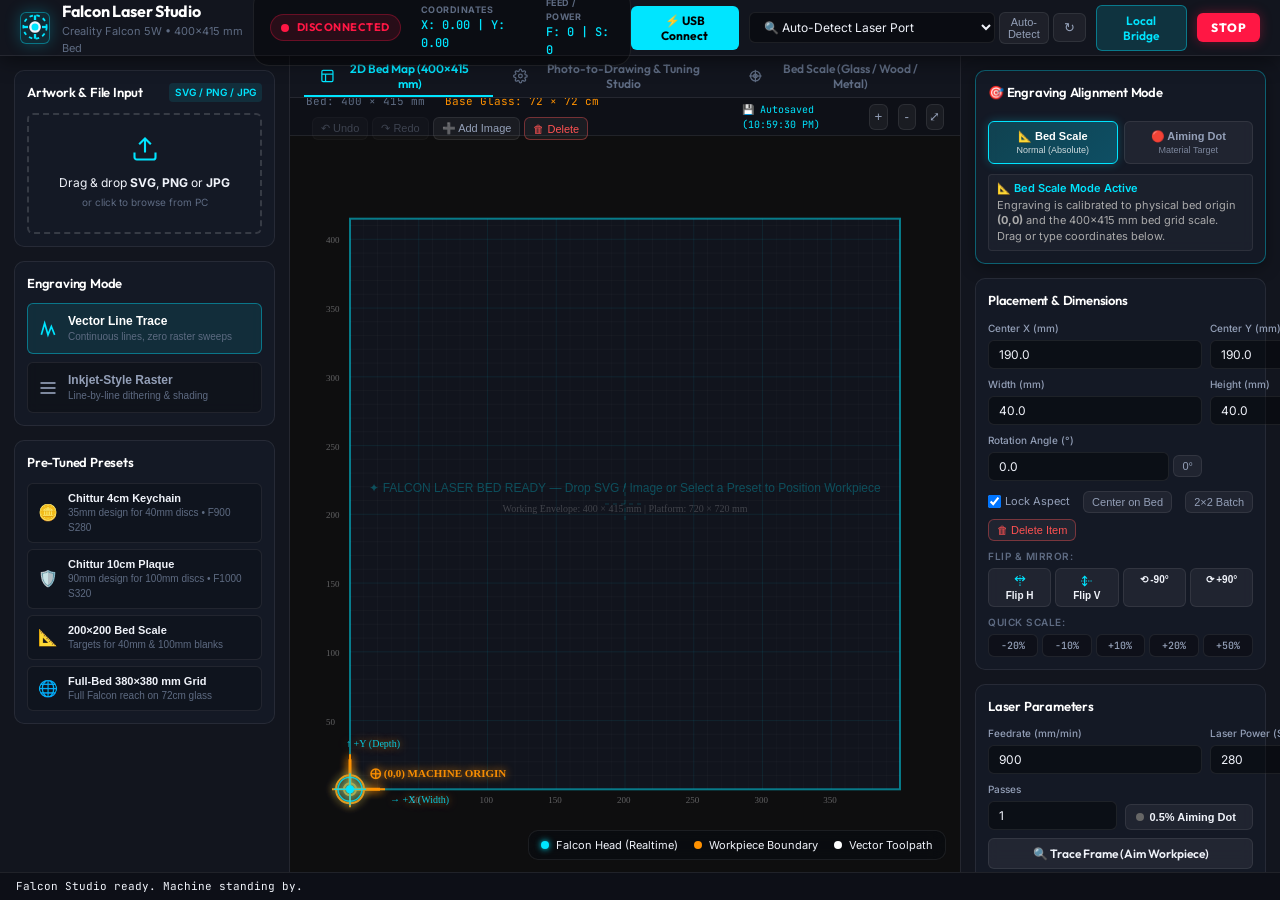
==== commit e47a68bb: "Add Bed Scale vs Aiming Dot engrave modes with material targeting and anchor snapping" ====
--- a/index.html
+++ b/index.html
@@ -447,6 +447,85 @@
 
     <!-- RIGHT SIDEBAR: TRANSFORM & HARDWARE CONTROLS -->
     <aside class="sidebar sidebar-right">
+      <!-- ENGRAVING ALIGNMENT MODE CARD -->
+      <section class="panel-card" style="border: 1px solid rgba(0, 229, 255, 0.35); box-shadow: 0 4px 16px rgba(0,0,0,0.35);">
+        <div class="card-header" style="padding-bottom: 8px;">
+          <h2 class="card-title" style="display:flex; align-items:center; gap:6px;">
+            <span>🎯 Engraving Alignment Mode</span>
+          </h2>
+        </div>
+
+        <!-- TWO PRIMARY MODES -->
+        <div class="engrave-mode-buttons" style="display:grid; grid-template-columns: 1fr 1fr; gap:6px; margin-bottom:10px;">
+          <button id="btnModeBedScale" class="btn-toggle active" style="padding:8px 4px; font-size:11px; text-align:center; display:flex; flex-direction:column; align-items:center; gap:2px;" title="Normal mode: Engrave according to absolute 400x415mm bed scale and glass platform coordinates">
+            <span style="font-weight:700;">📐 Bed Scale</span>
+            <span style="font-size:9px; opacity:0.8;">Normal (Absolute)</span>
+          </button>
+          <button id="btnModeAimingDot" class="btn-toggle" style="padding:8px 4px; font-size:11px; text-align:center; display:flex; flex-direction:column; align-items:center; gap:2px;" title="Aiming dot mode: Place material under laser dot, choose center or corner origin">
+            <span style="font-weight:700;">🔴 Aiming Dot</span>
+            <span style="font-size:9px; opacity:0.8;">Material Target</span>
+          </button>
+        </div>
+
+        <!-- MODE 1 INFO: BED SCALE -->
+        <div id="modeBedScaleInfo" style="font-size:11px; color:#aaa; line-height:1.4; padding:6px 8px; background:rgba(255,255,255,0.03); border-radius:4px; border:1px solid rgba(255,255,255,0.08);">
+          <div style="color:#00e5ff; font-weight:600; margin-bottom:2px;">📐 Bed Scale Mode Active</div>
+          Engraving is calibrated to physical bed origin <strong>(0,0)</strong> and the 400×415 mm bed grid scale. Drag or type coordinates below.
+        </div>
+
+        <!-- MODE 2 CONTROLS: AIMING DOT ALIGNMENT -->
+        <div id="modeAimingDotControls" class="hidden" style="background:rgba(0,0,0,0.35); padding:10px; border-radius:6px; border:1px solid rgba(0,229,255,0.25);">
+          <!-- Aiming Dot Power & Toggle -->
+          <div style="display:flex; justify-content:space-between; align-items:center; margin-bottom:8px;">
+            <div>
+              <span style="font-size:11px; font-weight:700; color:#00e5ff;">LASER AIMING DOT</span>
+              <div id="laserDotStatusText" style="font-size:9px; color:#888;">Dot is currently OFF</div>
+            </div>
+            <button id="btnAimingDotToggle" class="btn-toggle-dot" style="padding:5px 10px; font-size:11px; font-weight:600;">
+              <span class="dot-indicator"></span> Turn ON Dot
+            </button>
+          </div>
+
+          <div style="font-size:11px; color:#bbb; margin-bottom:8px; line-height:1.4;">
+            Place your workpiece under the laser dot, then choose what the dot represents on your material:
+          </div>
+
+          <!-- Anchor Selection: 9-Point Visual Grid -->
+          <div style="margin-bottom:8px;">
+            <div style="display:flex; justify-content:space-between; font-size:10px; text-transform:uppercase; color:#888; font-weight:600; margin-bottom:4px;">
+              <span>Aiming Dot Anchor:</span>
+              <span id="selectedAnchorLabel" style="color:#00e5ff; font-weight:700;">Center</span>
+            </div>
+            <div class="anchor-grid-container" style="display:grid; grid-template-columns: repeat(3, 1fr); gap:4px; max-width:180px; margin:0 auto; background:rgba(0,0,0,0.4); padding:6px; border-radius:6px; border:1px dashed rgba(0,229,255,0.3);">
+              <button class="btn-anchor" data-anchor="top-left" title="Top-Left Corner">↖ TL</button>
+              <button class="btn-anchor" data-anchor="top-center" title="Top-Center">▲ TC</button>
+              <button class="btn-anchor" data-anchor="top-right" title="Top-Right Corner">↗ TR</button>
+              <button class="btn-anchor" data-anchor="mid-left" title="Middle-Left">◀ ML</button>
+              <button class="btn-anchor active" data-anchor="center" title="Center of Workpiece (Recommended)">⦿ Center</button>
+              <button class="btn-anchor" data-anchor="mid-right" title="Middle-Right">▶ MR</button>
+              <button class="btn-anchor" data-anchor="bottom-left" title="Bottom-Left Corner (Origin 0,0)">↙ BL</button>
+              <button class="btn-anchor" data-anchor="bottom-center" title="Bottom-Center">▼ BC</button>
+              <button class="btn-anchor" data-anchor="bottom-right" title="Bottom-Right Corner">↘ BR</button>
+            </div>
+          </div>
+
+          <!-- Alignment Actions -->
+          <div style="display:flex; flex-direction:column; gap:6px;">
+            <button id="btnSnapToAimingDot" class="btn-small full-width" style="background:rgba(0,229,255,0.18); border-color:#00e5ff; color:#00e5ff; font-weight:600; padding:6px 8px;" title="Align engraving boundary so selected anchor sits exactly under the laser aiming dot">
+              🎯 Snap Workpiece to Aiming Dot
+            </button>
+            <div style="display:grid; grid-template-columns: 1fr 1fr; gap:6px;">
+              <button id="btnTraceMaterialFrame" class="btn-small" style="font-size:10px; padding:5px 4px;" title="Trace rectangular boundary around material with low-power laser dot">
+                🔍 Trace Frame
+              </button>
+              <button id="btnSetDotOriginG92" class="btn-small" style="font-size:10px; padding:5px 4px;" title="Set active G92 coordinate origin at current aiming dot position">
+                ⌖ Set Origin (G92)
+              </button>
+            </div>
+          </div>
+        </div>
+      </section>
+
       <!-- WORKPIECE TRANSFORM CARD -->
       <section class="panel-card">
         <div class="card-header">
--- a/css/style.css
+++ b/css/style.css
@@ -1335,3 +1335,89 @@
   text-align: center;
 }
 
+/* ENGRAVING ALIGNMENT MODE & AIMING DOT ANCHOR */
+.engrave-mode-buttons .btn-toggle {
+  background: rgba(255, 255, 255, 0.05);
+  border: 1px solid var(--border-subtle);
+  color: var(--text-secondary);
+  border-radius: var(--radius-sm);
+  cursor: pointer;
+  transition: all 0.2s ease;
+}
+.engrave-mode-buttons .btn-toggle:hover {
+  background: rgba(0, 229, 255, 0.1);
+  border-color: rgba(0, 229, 255, 0.5);
+  color: #fff;
+}
+.engrave-mode-buttons .btn-toggle.active {
+  background: linear-gradient(135deg, rgba(0, 229, 255, 0.2), rgba(0, 180, 216, 0.35));
+  border-color: var(--laser-cyan);
+  color: #fff;
+  box-shadow: 0 0 10px rgba(0, 229, 255, 0.25);
+}
+
+.btn-anchor {
+  background: rgba(255, 255, 255, 0.06);
+  border: 1px solid rgba(255, 255, 255, 0.12);
+  color: #bbb;
+  font-family: var(--font-mono);
+  font-size: 10px;
+  font-weight: 500;
+  padding: 6px 2px;
+  border-radius: 4px;
+  cursor: pointer;
+  text-align: center;
+  transition: all 0.15s ease;
+}
+.btn-anchor:hover {
+  background: rgba(0, 229, 255, 0.2);
+  border-color: var(--laser-cyan);
+  color: #fff;
+}
+.btn-anchor.active {
+  background: var(--laser-cyan);
+  border-color: var(--laser-cyan);
+  color: #0b0e17;
+  font-weight: 700;
+  box-shadow: 0 0 10px rgba(0, 229, 255, 0.6);
+}
+
+.btn-toggle-dot {
+  display: inline-flex;
+  align-items: center;
+  gap: 6px;
+  background: rgba(255, 255, 255, 0.05);
+  border: 1px solid var(--border-subtle);
+  color: var(--text-primary);
+  border-radius: var(--radius-sm);
+  cursor: pointer;
+  transition: all 0.2s;
+}
+.btn-toggle-dot:hover {
+  border-color: var(--laser-cyan);
+}
+.btn-toggle-dot.active {
+  background: rgba(255, 82, 82, 0.2);
+  border-color: #ff5252;
+  color: #fff;
+  box-shadow: 0 0 12px rgba(255, 82, 82, 0.4);
+}
+.btn-toggle-dot .dot-indicator {
+  width: 8px;
+  height: 8px;
+  border-radius: 50%;
+  background: #666;
+  transition: all 0.2s;
+}
+.btn-toggle-dot.active .dot-indicator {
+  background: #ff5252;
+  box-shadow: 0 0 8px #ff5252;
+  animation: pulse-dot 1.2s infinite;
+}
+
+@keyframes pulse-dot {
+  0%, 100% { opacity: 1; transform: scale(1); }
+  50% { opacity: 0.5; transform: scale(0.85); }
+}
+
+
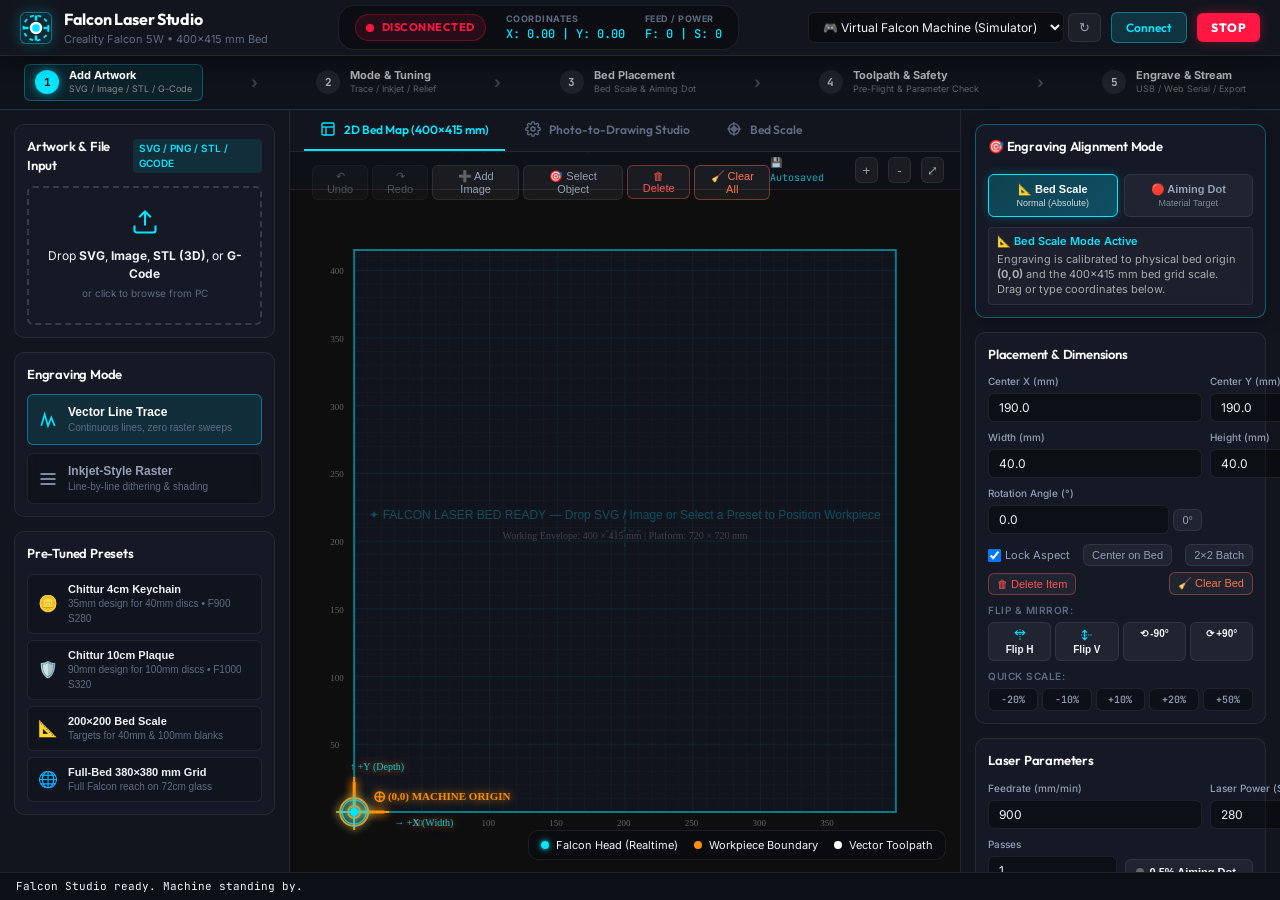
==== commit 07af035f: "Fix pre-tuned preset artwork vector rendering on 2D Bed Map and Virtual Simulator" ====
--- a/index.html
+++ b/index.html
@@ -45,22 +45,63 @@
       </div>
     </div>
 
-    <!-- HARDWARE CONTROLS -->
+    <!-- UNIFIED HARDWARE / VIRTUAL CONNECTION -->
     <div class="header-actions">
-      <button id="btnWebSerial" class="btn btn-primary" title="Connect directly to Falcon via Web Serial USB in Chrome/Edge">
-        ⚡ USB Connect
-      </button>
       <div class="port-group">
-        <select id="portSelect" class="select-input" title="Select Local COM Port">
-          <option value="AUTO">🔍 Auto-Detect Laser Port</option>
+        <select id="portSelect" class="select-input" title="Select Target: Virtual Machine, Web Serial USB, or COM Port">
+          <option value="VIRTUAL" selected>🎮 Virtual Falcon Machine (Simulator)</option>
+          <option value="WEB_SERIAL">⚡ Web Serial USB (Direct Browser)</option>
+          <option value="AUTO">🔍 Auto-Detect COM Port</option>
         </select>
-        <button id="btnAutoDetectPort" class="btn-small" style="height:32px; font-size:11px; padding:0 8px;" title="Automatically identify and connect to laser port">Auto-Detect</button>
-        <button id="btnRefreshPorts" class="btn-icon" title="Refresh Local COM Ports">↻</button>
-      </div>
-      <button id="btnConnect" class="btn btn-connect" title="Connect via local Python server">Local Bridge</button>
+        <button id="btnRefreshPorts" class="btn-icon" title="Refresh Available Ports">↻</button>
+      </div>
+      <button id="btnConnect" class="btn btn-connect" title="Connect or Disconnect">Connect</button>
       <button id="btnEmergencyStop" class="btn btn-emergency" title="Emergency Stop">STOP</button>
     </div>
   </header>
+
+  <!-- 5-STEP WORKFLOW STEPPER -->
+  <nav class="workflow-stepper">
+    <div class="step-item active" data-step="1" id="stepItem1">
+      <div class="step-num">1</div>
+      <div class="step-content">
+        <span class="step-title">Add Artwork</span>
+        <small class="step-sub">SVG / Image / STL / G-Code</small>
+      </div>
+    </div>
+    <div class="step-arrow">›</div>
+    <div class="step-item" data-step="2" id="stepItem2">
+      <div class="step-num">2</div>
+      <div class="step-content">
+        <span class="step-title">Mode & Tuning</span>
+        <small class="step-sub">Trace / Inkjet / Relief</small>
+      </div>
+    </div>
+    <div class="step-arrow">›</div>
+    <div class="step-item" data-step="3" id="stepItem3">
+      <div class="step-num">3</div>
+      <div class="step-content">
+        <span class="step-title">Bed Placement</span>
+        <small class="step-sub">Bed Scale & Aiming Dot</small>
+      </div>
+    </div>
+    <div class="step-arrow">›</div>
+    <div class="step-item" data-step="4" id="stepItem4">
+      <div class="step-num">4</div>
+      <div class="step-content">
+        <span class="step-title" id="step4Title">Toolpath & Safety</span>
+        <small class="step-sub" id="step4Sub">Pre-Flight & Parameter Check</small>
+      </div>
+    </div>
+    <div class="step-arrow">›</div>
+    <div class="step-item" data-step="5" id="stepItem5">
+      <div class="step-num">5</div>
+      <div class="step-content">
+        <span class="step-title">Engrave & Stream</span>
+        <small class="step-sub">USB / Web Serial / Export</small>
+      </div>
+    </div>
+  </nav>
 
   <!-- MAIN APP CONTAINER -->
   <main class="app-main">
@@ -70,17 +111,17 @@
       <section class="panel-card">
         <div class="card-header">
           <h2 class="card-title">Artwork & File Input</h2>
-          <span class="badge">SVG / PNG / JPG</span>
+          <span class="badge">SVG / PNG / STL / GCODE</span>
         </div>
         <div id="dropZone" class="drop-zone">
-          <input type="file" id="fileInput" accept=".svg,.png,.jpg,.jpeg,.bmp" class="file-input-hidden">
+          <input type="file" id="fileInput" accept=".svg,.png,.jpg,.jpeg,.bmp,.webp,.stl,.gcode,.nc,.gc,.txt" class="file-input-hidden">
           <div class="drop-zone-content">
             <svg class="drop-icon" viewBox="0 0 24 24" fill="none" stroke="currentColor" stroke-width="1.8">
               <path d="M21 15v4a2 2 0 0 1-2 2H5a2 2 0 0 1-2-2v-4"/>
               <polyline points="17 8 12 3 7 8"/>
               <line x1="12" y1="3" x2="12" y2="15"/>
             </svg>
-            <p class="drop-text">Drag & drop <strong>SVG</strong>, <strong>PNG</strong> or <strong>JPG</strong></p>
+            <p class="drop-text">Drop <strong>SVG</strong>, <strong>Image</strong>, <strong>STL (3D)</strong>, or <strong>G-Code</strong></p>
             <span class="drop-hint">or click to browse from PC</span>
           </div>
         </div>
@@ -161,7 +202,7 @@
     </aside>
 
     <!-- CENTER STAGE: WORKSPACE VIEW & PHOTO STUDIO -->
-    <main class="center-stage">
+    <div class="center-stage">
       <div class="view-tabs">
         <button id="tabBedMap" class="view-tab active">
           <svg viewBox="0 0 24 24" fill="none" stroke="currentColor" stroke-width="2">
@@ -176,7 +217,7 @@
             <circle cx="12" cy="12" r="3"/>
             <path d="M19.4 15a1.65 1.65 0 0 0 .33 1.82l.06.06a2 2 0 0 1 0 2.83 2 2 0 0 1-2.83 0l-.06-.06a1.65 1.65 0 0 0-1.82-.33 1.65 1.65 0 0 0-1 1.51V21a2 2 0 0 1-2 2 2 2 0 0 1-2-2v-.09A1.65 1.65 0 0 0 9 19.4a1.65 1.65 0 0 0-1.82.33l-.06.06a2 2 0 0 1-2.83 0 2 2 0 0 1 0-2.83l.06-.06a1.65 1.65 0 0 0 .33-1.82 1.65 1.65 0 0 0-1.51-1H3a2 2 0 0 1-2-2 2 2 0 0 1 2-2h.09A1.65 1.65 0 0 0 4.6 9a1.65 1.65 0 0 0-.33-1.82l-.06-.06a2 2 0 0 1 0-2.83 2 2 0 0 1 2.83 0l.06.06a1.65 1.65 0 0 0 1.82.33H9a1.65 1.65 0 0 0 1-1.51V3a2 2 0 0 1 2-2 2 2 0 0 1 2 2v.09a1.65 1.65 0 0 0 1 1.51 1.65 1.65 0 0 0 1.82-.33l.06-.06a2 2 0 0 1 2.83 0 2 2 0 0 1 0 2.83l-.06.06a1.65 1.65 0 0 0-.33 1.82V9a1.65 1.65 0 0 0 1.51 1H21a2 2 0 0 1 2 2 2 2 0 0 1-2 2h-.09a1.65 1.65 0 0 0-1.51 1z"/>
           </svg>
-          Photo-to-Drawing & Tuning Studio
+          Photo-to-Drawing Studio
         </button>
         <button id="tabBedScale" class="view-tab">
           <svg viewBox="0 0 24 24" fill="none" stroke="currentColor" stroke-width="2">
@@ -185,7 +226,14 @@
             <circle cx="12" cy="12" r="8"/>
             <circle cx="12" cy="12" r="3"/>
           </svg>
-          Bed Scale (Glass / Wood / Metal)
+          Bed Scale
+        </button>
+        <!-- VIRTUAL MACHINE TAB AT THE END OF THE TAB LIST (Visible ONLY when connected to Virtual Falcon) -->
+        <button id="tabSimulation" class="view-tab highlight-tab hidden" title="Virtual Substrate Engraving Simulation">
+          <svg viewBox="0 0 24 24" fill="none" stroke="currentColor" stroke-width="2">
+            <polygon points="5 3 19 12 5 21 5 3"/>
+          </svg>
+          🎮 Virtual Machine (Simulation)
         </button>
       </div>
 
@@ -195,18 +243,20 @@
           <div class="toolbar-left" style="display:flex; align-items:center; gap:8px; flex-wrap:wrap;">
             <span class="bed-dim-tag">Bed: 400 × 415 mm</span>
             <span class="bed-dim-tag highlight">Base Glass: 72 × 72 cm</span>
-            <div class="history-controls" style="display:inline-flex; gap:4px; margin-left:6px;">
+            <div class="history-controls" style="display:inline-flex; gap:4px; margin-left:6px; align-items:center;">
               <button id="btnUndo" class="btn-small" title="Undo Edit (Ctrl+Z)" disabled>↶ Undo</button>
               <button id="btnRedo" class="btn-small" title="Redo Edit (Ctrl+Y)" disabled>↷ Redo</button>
-              <button id="btnAddCanvasItem" class="btn-small" title="Add SVG or Photo to Bed">➕ Add Image</button>
-              <button id="btnDeleteCanvasItem" class="btn-small" style="color:#ff5252; border-color:rgba(255,82,82,0.4);" title="Delete Artwork from Bed (Del / Backspace)">🗑 Delete</button>
+              <button id="btnAddImage" class="btn-small" title="Add SVG or Photo to Bed">➕ Add Image</button>
+              <button id="btnSelectObject" class="btn-small" title="Select or Deselect Object on Bed">🎯 Select Object</button>
+              <button id="btnDeleteSelected" class="btn-small btn-danger-action" title="Delete Selected Artwork/Scale from Bed (Del / Backspace)">🗑 Delete</button>
+              <button id="btnClearBed" class="btn-small btn-danger-outline" title="Clear all objects, bed scale grids, and toolpaths from the bed">🧹 Clear All</button>
             </div>
           </div>
           <div class="toolbar-right" style="display:flex; align-items:center; gap:6px;">
-            <span id="autoSaveIndicator" class="bed-dim-tag" style="color:rgba(0,229,255,0.75); font-size:10px;">💾 Autosaved</span>
+            <span id="autosaveIndicator" class="bed-dim-tag" style="color:rgba(0,229,255,0.75); font-size:10px;">💾 Autosaved</span>
             <button id="btnZoomIn" class="btn-icon-tool" title="Zoom In">+</button>
             <button id="btnZoomOut" class="btn-icon-tool" title="Zoom Out">-</button>
-            <button id="btnResetView" class="btn-icon-tool" title="Fit to Screen">⤢</button>
+            <button id="btnZoomReset" class="btn-icon-tool" title="Fit to Screen">⤢</button>
           </div>
         </div>
         <div class="canvas-container">
@@ -215,6 +265,157 @@
             <span><span class="legend-dot gantry"></span> Falcon Head (Realtime)</span>
             <span><span class="legend-dot workpiece"></span> Workpiece Boundary</span>
             <span><span class="legend-dot toolpath"></span> Vector Toolpath</span>
+          </div>
+        </div>
+      </div>
+
+      <!-- VIEW 2: VIRTUAL LASER SIMULATION & MATERIAL STUDIO (Visible only when connected to Virtual Machine) -->
+      <div id="viewSimulation" class="view-panel">
+        <div class="simulation-layout">
+          <!-- TOP MATERIAL SELECTION, SIZE SETTINGS & ACTION BAR -->
+          <div class="sim-header-card" id="simHeaderCard">
+            <!-- MATERIAL TYPE SELECTION -->
+            <div class="sim-material-section" id="simMaterialSection">
+              <div class="sim-section-title">
+                <span class="pulse-dot"></span>
+                <strong>Substrate Material:</strong>
+                <span class="text-muted" id="simMatHelpText">Wood • Acrylic • Glass • Metal</span>
+              </div>
+              <div class="sim-material-cards">
+                <button class="sim-mat-card active" data-sim-material="wood" id="simMatWood" title="Basswood / Birch Plywood - Deep carbonized charring">
+                  <span class="sim-mat-icon">🪵</span>
+                  <div class="sim-mat-info">
+                    <strong>Wood / MDF</strong>
+                    <small>F900 S280 • Charred</small>
+                  </div>
+                </button>
+                <button class="sim-mat-card" data-sim-material="acrylic" id="simMatAcrylic" title="Cast Optical Acrylic - Frosted crystalline white mark with edge-lit glow">
+                  <span class="sim-mat-icon">💎</span>
+                  <div class="sim-mat-info">
+                    <strong>Optical Acrylic</strong>
+                    <small>F800 S350 • Frosted Glow</small>
+                  </div>
+                </button>
+                <button class="sim-mat-card" data-sim-material="glass" id="simMatGlass" title="Black / Coated Glass Plate - Delicate micro-fractured frosted mark">
+                  <span class="sim-mat-icon">🪟</span>
+                  <div class="sim-mat-info">
+                    <strong>Coated Glass</strong>
+                    <small>F800 S450 • Frosted Etch</small>
+                  </div>
+                </button>
+                <button class="sim-mat-card" data-sim-material="metal" id="simMatMetal" title="Anodized Aluminum / Laser Metal - Laser ablation exposing bright silver bare aluminum">
+                  <span class="sim-mat-icon">🛡️</span>
+                  <div class="sim-mat-info">
+                    <strong>Anodized Metal</strong>
+                    <small>F600 S850 • Silver Ablation</small>
+                  </div>
+                </button>
+              </div>
+            </div>
+
+            <!-- SUBSTRATE MATERIAL SIZE & SHAPE CONTROLS -->
+            <div class="sim-dimensions-section" id="simDimensionsSection">
+              <div class="sim-section-title">
+                <strong>Substrate Size & Shape:</strong>
+              </div>
+              <div class="sim-dim-controls">
+                <div class="sim-shape-pills">
+                  <button id="btnSimShapeRound" class="sim-pill-btn active" data-shape="round" title="Circular / Round Blank (Coin, Coaster, Disc)">⚪ Round</button>
+                  <button id="btnSimShapeRect" class="sim-pill-btn" data-shape="rect" title="Rectangular / Square Blank (Plaque, Sheet, Plate)">⬜ Rect</button>
+                </div>
+                <div class="sim-dim-inputs">
+                  <label class="dim-label" for="simMaterialWidth">W:</label>
+                  <input type="number" id="simMaterialWidth" value="100" min="5" max="400" step="5" class="sim-num-input" title="Substrate Width in mm">
+                  <span class="dim-mult">×</span>
+                  <label class="dim-label" for="simMaterialHeight">H:</label>
+                  <input type="number" id="simMaterialHeight" value="100" min="5" max="415" step="5" class="sim-num-input" title="Substrate Height in mm">
+                  <span class="dim-unit">mm</span>
+                </div>
+                <div class="sim-presets-pills">
+                  <button class="sim-preset-pill" data-w="40" data-h="40" data-shape="round" title="40mm Round Keychain / Coin">40mm Ø</button>
+                  <button class="sim-preset-pill active" data-w="100" data-h="100" data-shape="round" title="100mm Round Coaster">100mm Ø</button>
+                  <button class="sim-preset-pill" data-w="150" data-h="150" data-shape="rect" title="150×150mm Plaque">150×150</button>
+                  <button class="sim-preset-pill" data-w="200" data-h="200" data-shape="rect" title="200×200mm Sheet">200×200</button>
+                  <button id="btnSimFitArtwork" class="sim-preset-pill fit-btn" title="Fit substrate closely to current artwork dimensions + 10mm padding">Fit Artwork</button>
+                </div>
+              </div>
+            </div>
+
+            <!-- VIRTUAL LASER PARAMETERS (SPEED & POWER LIKE REAL MACHINE) -->
+            <div class="sim-laser-params-section" id="simLaserParamsSection">
+              <div class="sim-section-title">
+                <span class="laser-dot-cyan"></span>
+                <strong>Virtual Laser Parameters:</strong>
+                <span class="text-muted" id="simPowerPctTag">28% • 1.4W</span>
+              </div>
+              <div class="sim-laser-controls">
+                <div class="sim-dim-inputs">
+                  <label class="dim-label" for="simInputSpeed">Speed:</label>
+                  <input type="number" id="simInputSpeed" value="900" min="100" max="6000" step="50" class="sim-num-input" style="width:68px;" title="Virtual Feedrate in mm/min">
+                  <span class="dim-unit">mm/min</span>
+                  <span class="dim-mult">•</span>
+                  <label class="dim-label" for="simInputPower">Power:</label>
+                  <input type="number" id="simInputPower" value="280" min="0" max="1000" step="10" class="sim-num-input" style="width:58px;" title="Virtual Laser Power S-Value (0 - 1000)">
+                  <span class="dim-unit">S</span>
+                  <span class="dim-mult">•</span>
+                  <label class="dim-label" for="simInputPasses">Passes:</label>
+                  <input type="number" id="simInputPasses" value="1" min="1" max="10" class="sim-num-input" style="width:42px;" title="Number of Passes">
+                </div>
+                <div class="sim-presets-pills">
+                  <button class="sim-param-preset-pill active" data-sim-speed="900" data-sim-power="280" title="Standard balanced wood/mdf engraving">Standard (F900 S280)</button>
+                  <button class="sim-param-preset-pill" data-sim-speed="1200" data-sim-power="180" title="Light, fine surface etching">Light Etch (F1200 S180)</button>
+                  <button class="sim-param-preset-pill" data-sim-speed="600" data-sim-power="450" title="Darker carbonized deep char">Deep Char (F600 S450)</button>
+                  <button class="sim-param-preset-pill" data-sim-speed="500" data-sim-power="850" title="High power ablation for anodized metal">High Power (F500 S850)</button>
+                </div>
+              </div>
+            </div>
+
+            <div class="sim-header-actions">
+              <button id="btnProceedVirtualEngrave" class="btn btn-start pulse" title="Run virtual engraving on selected substrate">
+                ▶ Proceed to Virtual Engrave
+              </button>
+              <button id="btnExportSimSnapshot" class="btn-small" title="Export High-Resolution Simulation Mockup">
+                📸 Save Mockup PNG
+              </button>
+            </div>
+          </div>
+
+          <!-- SIMULATION CANVAS VIEWPORT -->
+          <div class="sim-canvas-wrapper">
+            <canvas id="simCanvas"></canvas>
+            <div class="sim-watermark-overlay">
+              <span id="simActiveMaterialLabel" class="sim-watermark-tag">Substrate: Wood / MDF</span>
+            </div>
+          </div>
+
+          <!-- PLAYBACK & PROGRESS SCRUBBER BAR -->
+          <div class="sim-playback-bar">
+            <div class="sim-playback-group">
+              <button id="btnSimPlay" class="btn-sim-play" title="Play Simulation">▶ Play</button>
+              <button id="btnSimPause" class="btn-sim-pause" title="Pause Simulation" disabled>⏸ Pause</button>
+              <button id="btnSimReset" class="btn-sim-reset" title="Reset Simulation">⏹ Reset</button>
+            </div>
+
+            <div class="sim-speed-group">
+              <span class="sim-speed-label">Speed:</span>
+              <button class="btn-speed" data-speed="1">1x</button>
+              <button class="btn-speed" data-speed="5">5x</button>
+              <button class="btn-speed active" data-speed="10">10x</button>
+              <button class="btn-speed" data-speed="25">25x</button>
+              <button class="btn-speed" data-speed="50">50x</button>
+              <button class="btn-speed" data-speed="100">100x</button>
+              <button id="btnSimInstant" class="btn-instant" title="Skip animation and render 100% completed engraving immediately">
+                ⚡ Instant Final Result
+              </button>
+            </div>
+
+            <div class="sim-scrubber-group">
+              <input type="range" id="simScrubber" min="0" max="100" value="0" step="0.1" class="slider-input sim-scrubber-slider" title="Scrub timeline to inspect burn state at any progress percentage">
+              <div class="sim-scrubber-meta">
+                <span id="simProgressPct" class="mono text-cyan">0.0%</span>
+                <span id="simTimeDisplay" class="mono text-muted">00:00 / 00:00</span>
+              </div>
+            </div>
           </div>
         </div>
       </div>
@@ -443,7 +644,7 @@
           </div>
         </div>
       </div>
-    </main>
+    </div>
 
     <!-- RIGHT SIDEBAR: TRANSFORM & HARDWARE CONTROLS -->
     <aside class="sidebar sidebar-right">
@@ -562,7 +763,8 @@
           </label>
           <button id="btnCenterBed" class="btn-small">Center on Bed</button>
           <button id="btnBatch2x2" class="btn-small" title="Arrange 4 items in a 2x2 grid">2×2 Batch</button>
-          <button id="btnDeleteWorkpiece" class="btn-small" style="color:#ff5252; border-color:rgba(255,82,82,0.4);" title="Delete Artwork from Bed">🗑 Delete Item</button>
+          <button id="btnDeleteWorkpiece" class="btn-small btn-danger-action" title="Delete Artwork from Bed (Del / Backspace)">🗑 Delete Item</button>
+          <button id="btnClearBedSidebar" class="btn-small btn-danger-outline" title="Clear all items from bed">🧹 Clear Bed</button>
         </div>
 
         <!-- QUICK TRANSFORMS: FLIP & ROTATE -->
@@ -695,6 +897,9 @@
 
         <div class="execution-actions">
           <button id="btnGenerateGcode" class="btn btn-secondary full-width mb-2">⚡ Generate Toolpath G-Code</button>
+          <button id="btnTriggerAudit" class="btn btn-small full-width mb-2" style="border: 1px solid rgba(0,229,255,0.3); color: #00e5ff; background: rgba(0,229,255,0.06);" title="Inspect bed boundaries, power, and feedrate safety">
+            🛡️ Pre-Flight Safety Check
+          </button>
           <div class="btn-stream-group">
             <button id="btnStartJob" class="btn btn-start">▶ START ENGRAVE</button>
             <button id="btnPauseJob" class="btn btn-pause" disabled>⏸ Pause</button>
@@ -704,6 +909,42 @@
       </section>
     </aside>
   </main>
+
+  <!-- PRE-FLIGHT AUDIT MODAL -->
+  <div id="modalAudit" class="modal-overlay hidden">
+    <div class="modal-card audit-modal">
+      <div class="modal-header">
+        <div class="modal-title-group">
+          <span class="modal-icon">🛡️</span>
+          <div>
+            <h3>Pre-Flight Safety Audit & Parameter Inspection</h3>
+            <span id="auditSubtitle" class="text-muted">Creality Falcon 5W • 400×415 mm Bed Safety Envelope</span>
+          </div>
+        </div>
+        <button id="btnCloseAuditModal" class="btn-close-modal" title="Close Audit Modal">×</button>
+      </div>
+      <div class="modal-body">
+        <div id="auditSummaryBanner" class="audit-summary-banner pass">
+          <span id="auditSummaryIcon">✅</span>
+          <div id="auditSummaryText">All 6 pre-flight safety checks passed!</div>
+        </div>
+        <div id="auditChecklist" class="audit-checklist">
+          <!-- Dynamically populated checklist items -->
+        </div>
+      </div>
+      <div class="modal-footer">
+        <button id="btnAuditAutoFit" class="btn btn-secondary hidden" title="Automatically scale and center workpiece into safe 400x415mm envelope">
+          📐 Auto-Fit to Bed
+        </button>
+        <button id="btnCloseAuditFooter" class="btn btn-secondary" title="Dismiss Audit Dialog">
+          Close
+        </button>
+        <button id="btnAuditStartEngrave" class="btn btn-start" title="Dismiss audit and commence laser engraving">
+          ⚡ Proceed to Engrave
+        </button>
+      </div>
+    </div>
+  </div>
 
   <!-- LOG DRAWER -->
   <footer class="app-footer">
@@ -718,6 +959,9 @@
   <script src="js/raster_compiler.js"></script>
   <script src="js/photo_tracer_client.js"></script>
   <script src="js/bed_canvas.js"></script>
+  <script src="js/material_simulator.js"></script>
+  <script src="js/stl_gcode_loader.js"></script>
+  <script src="js/job_auditor.js"></script>
   <script src="js/app.js"></script>
 </body>
 </html>
--- a/css/style.css
+++ b/css/style.css
@@ -301,6 +301,34 @@
   background: rgba(255, 255, 255, 0.1);
   color: #fff;
 }
+.btn-small.btn-danger-action {
+  color: #ff5252;
+  border-color: rgba(255, 82, 82, 0.4);
+}
+.btn-small.btn-danger-action:hover:not(:disabled) {
+  background: rgba(255, 82, 82, 0.16);
+  border-color: #ff5252;
+  color: #ff7878;
+}
+.btn-small.btn-danger-outline {
+  color: #ff7043;
+  border-color: rgba(255, 112, 67, 0.4);
+}
+.btn-small.btn-danger-outline:hover:not(:disabled) {
+  background: rgba(255, 112, 67, 0.16);
+  border-color: #ff7043;
+  color: #ff8a65;
+}
+.btn-small.active {
+  background: rgba(0, 229, 255, 0.18) !important;
+  border-color: var(--accent-cyan) !important;
+  color: var(--accent-cyan) !important;
+  box-shadow: 0 0 10px rgba(0, 229, 255, 0.3);
+}
+.btn-small:disabled {
+  opacity: 0.45;
+  cursor: not-allowed;
+}
 
 /* APP MAIN LAYOUT */
 .app-main {
@@ -1420,4 +1448,951 @@
   50% { opacity: 0.5; transform: scale(0.85); }
 }
 
-
+/* ========================================================
+   WORKFLOW STEPPER
+   ======================================================== */
+.workflow-stepper {
+  display: flex;
+  align-items: center;
+  justify-content: space-between;
+  background: rgba(14, 18, 26, 0.95);
+  border-bottom: 1px solid rgba(0, 229, 255, 0.18);
+  padding: 8px 24px;
+  gap: 12px;
+  overflow-x: auto;
+  user-select: none;
+}
+
+.step-item {
+  display: flex;
+  align-items: center;
+  gap: 10px;
+  cursor: pointer;
+  padding: 4px 10px;
+  border-radius: 6px;
+  transition: all 0.2s ease;
+  opacity: 0.65;
+}
+
+.step-item:hover {
+  opacity: 0.95;
+  background: rgba(255, 255, 255, 0.04);
+}
+
+.step-item.active {
+  opacity: 1;
+  background: rgba(0, 229, 255, 0.08);
+  border: 1px solid rgba(0, 229, 255, 0.3);
+}
+
+.step-num {
+  width: 24px;
+  height: 24px;
+  border-radius: 50%;
+  background: rgba(255, 255, 255, 0.1);
+  color: #fff;
+  font-family: var(--font-mono);
+  font-size: 11px;
+  font-weight: 700;
+  display: flex;
+  align-items: center;
+  justify-content: center;
+  transition: all 0.2s;
+}
+
+.step-item.active .step-num {
+  background: var(--laser-cyan);
+  color: #0b0e17;
+  box-shadow: 0 0 10px rgba(0, 229, 255, 0.6);
+}
+
+.step-content {
+  display: flex;
+  flex-direction: column;
+}
+
+.step-title {
+  font-size: 11px;
+  font-weight: 700;
+  color: #fff;
+  line-height: 1.2;
+}
+
+.step-sub {
+  font-size: 9px;
+  color: #888;
+}
+
+.step-arrow {
+  color: rgba(255, 255, 255, 0.2);
+  font-size: 16px;
+  font-weight: bold;
+}
+
+/* ========================================================
+   AUDIT BUTTON & HIGHLIGHT TAB
+   ======================================================== */
+.btn-audit {
+  background: linear-gradient(135deg, rgba(255, 145, 0, 0.2), rgba(255, 109, 0, 0.35));
+  border: 1px solid var(--laser-orange);
+  color: #fff;
+  font-weight: 600;
+  display: inline-flex;
+  align-items: center;
+  gap: 6px;
+  padding: 6px 14px;
+  border-radius: var(--radius-sm);
+  cursor: pointer;
+  transition: all 0.2s;
+}
+
+.btn-audit:hover {
+  background: var(--laser-orange);
+  color: #0b0e17;
+  box-shadow: 0 0 12px rgba(255, 145, 0, 0.5);
+}
+
+.view-tab.highlight-tab {
+  border-color: rgba(0, 229, 255, 0.4);
+  color: #00e5ff;
+}
+
+.view-tab.highlight-tab.active {
+  background: rgba(0, 229, 255, 0.15);
+  box-shadow: 0 0 14px rgba(0, 229, 255, 0.3);
+}
+
+.tab-badge {
+  background: var(--laser-cyan);
+  color: #0b0e17;
+  font-size: 9px;
+  font-weight: 700;
+  padding: 2px 6px;
+  border-radius: 10px;
+  margin-left: 6px;
+  text-transform: uppercase;
+}
+
+.tab-badge.pulse {
+  animation: pulse-badge 1.8s infinite;
+}
+
+@keyframes pulse-badge {
+  0%, 100% { box-shadow: 0 0 4px rgba(0, 229, 255, 0.5); }
+  50% { box-shadow: 0 0 12px rgba(0, 229, 255, 0.9); }
+}
+
+/* ========================================================
+   VIRTUAL SIMULATION VIEWPORT & MATERIAL CARDS
+   ======================================================== */
+.simulation-layout {
+  display: flex;
+  flex-direction: column;
+  height: 100%;
+  gap: 10px;
+  padding: 12px;
+  box-sizing: border-box;
+}
+
+.sim-header-card {
+  display: flex;
+  justify-content: space-between;
+  align-items: center;
+  background: #141722;
+  border: 1px solid rgba(255, 255, 255, 0.08);
+  border-radius: 8px;
+  padding: 10px 16px;
+  gap: 12px;
+  flex-wrap: wrap;
+}
+
+.sim-material-section {
+  display: flex;
+  flex-direction: column;
+  gap: 6px;
+}
+
+.sim-section-title {
+  display: flex;
+  align-items: center;
+  gap: 8px;
+  font-size: 11px;
+}
+
+.pulse-dot {
+  width: 7px;
+  height: 7px;
+  border-radius: 50%;
+  background: var(--laser-cyan);
+  box-shadow: 0 0 6px var(--laser-cyan);
+}
+
+.sim-material-cards {
+  display: flex;
+  gap: 8px;
+  flex-wrap: wrap;
+}
+
+.sim-mat-card {
+  display: flex;
+  align-items: center;
+  gap: 8px;
+  background: rgba(255, 255, 255, 0.04);
+  border: 1px solid rgba(255, 255, 255, 0.1);
+  border-radius: 6px;
+  padding: 6px 12px;
+  cursor: pointer;
+  transition: all 0.2s ease;
+  color: #ccc;
+  text-align: left;
+}
+
+.sim-mat-card:hover {
+  background: rgba(255, 255, 255, 0.08);
+  border-color: rgba(0, 229, 255, 0.4);
+  color: #fff;
+}
+
+.sim-mat-card.active {
+  background: linear-gradient(135deg, rgba(0, 229, 255, 0.15), rgba(0, 180, 216, 0.25));
+  border-color: var(--laser-cyan);
+  color: #fff;
+  box-shadow: 0 0 12px rgba(0, 229, 255, 0.3);
+}
+
+.sim-mat-icon {
+  font-size: 18px;
+}
+
+.sim-mat-info strong {
+  display: block;
+  font-size: 11px;
+  color: #fff;
+}
+
+.sim-mat-info small {
+  display: block;
+  font-size: 9px;
+  color: #888;
+  font-family: var(--font-mono);
+}
+
+/* Substrate Dimensions & Shape Section */
+.sim-dimensions-section {
+  display: flex;
+  flex-direction: column;
+  gap: 6px;
+  background: rgba(255, 255, 255, 0.02);
+  border: 1px solid rgba(255, 255, 255, 0.06);
+  border-radius: 6px;
+  padding: 6px 12px;
+}
+
+.sim-dim-controls {
+  display: flex;
+  align-items: center;
+  gap: 10px;
+  flex-wrap: wrap;
+}
+
+.sim-shape-pills {
+  display: flex;
+  gap: 4px;
+}
+
+.sim-pill-btn {
+  background: rgba(255, 255, 255, 0.05);
+  border: 1px solid rgba(255, 255, 255, 0.12);
+  color: #aaa;
+  border-radius: 4px;
+  font-size: 11px;
+  padding: 4px 8px;
+  cursor: pointer;
+  transition: all 0.2s ease;
+}
+
+.sim-pill-btn:hover {
+  color: #fff;
+  border-color: rgba(0, 229, 255, 0.4);
+}
+
+.sim-pill-btn.active {
+  background: rgba(0, 229, 255, 0.16);
+  border-color: var(--laser-cyan);
+  color: #00e5ff;
+  font-weight: 600;
+  box-shadow: 0 0 8px rgba(0, 229, 255, 0.25);
+}
+
+.sim-dim-inputs {
+  display: flex;
+  align-items: center;
+  gap: 4px;
+  font-size: 11px;
+}
+
+.dim-label {
+  color: #888;
+  font-size: 11px;
+  font-family: var(--font-mono);
+}
+
+.sim-num-input {
+  width: 58px;
+  background: #090b10;
+  border: 1px solid rgba(255, 255, 255, 0.15);
+  border-radius: 4px;
+  color: #00e5ff;
+  font-family: var(--font-mono);
+  font-size: 12px;
+  font-weight: bold;
+  padding: 3px 6px;
+  text-align: center;
+  outline: none;
+}
+
+.sim-num-input:focus {
+  border-color: var(--laser-cyan);
+  box-shadow: 0 0 6px rgba(0, 229, 255, 0.3);
+}
+
+.dim-mult {
+  color: #666;
+  font-size: 11px;
+}
+
+.dim-unit {
+  color: #888;
+  font-size: 10px;
+  font-family: var(--font-mono);
+}
+
+.sim-presets-pills {
+  display: flex;
+  gap: 4px;
+}
+
+.sim-preset-pill {
+  background: rgba(255, 255, 255, 0.04);
+  border: 1px solid rgba(255, 255, 255, 0.08);
+  color: #888;
+  border-radius: 4px;
+  font-size: 10px;
+  font-family: var(--font-mono);
+  padding: 3px 6px;
+  cursor: pointer;
+  transition: all 0.15s ease;
+}
+
+.sim-preset-pill:hover {
+  color: #fff;
+  border-color: rgba(255, 255, 255, 0.2);
+}
+
+.sim-preset-pill.active {
+  background: rgba(255, 145, 0, 0.15);
+  border-color: rgba(255, 145, 0, 0.5);
+  color: #ff9100;
+  font-weight: 600;
+}
+
+.sim-preset-pill.fit-btn {
+  background: rgba(0, 229, 255, 0.08);
+  border-color: rgba(0, 229, 255, 0.3);
+  color: #00e5ff;
+}
+
+.sim-preset-pill.fit-btn:hover {
+  background: rgba(0, 229, 255, 0.2);
+  color: #fff;
+}
+
+/* Virtual Laser Parameters Section */
+.sim-laser-params-section {
+  display: flex;
+  flex-direction: column;
+  gap: 6px;
+  background: rgba(255, 255, 255, 0.02);
+  border: 1px solid rgba(255, 255, 255, 0.06);
+  border-radius: 6px;
+  padding: 6px 12px;
+}
+
+.sim-laser-controls {
+  display: flex;
+  align-items: center;
+  gap: 10px;
+  flex-wrap: wrap;
+}
+
+.laser-dot-cyan {
+  width: 7px;
+  height: 7px;
+  border-radius: 50%;
+  background: #00e5ff;
+  box-shadow: 0 0 6px #00e5ff;
+}
+
+.sim-param-preset-pill {
+  background: rgba(255, 255, 255, 0.04);
+  border: 1px solid rgba(255, 255, 255, 0.08);
+  color: #888;
+  border-radius: 4px;
+  font-size: 10px;
+  font-family: var(--font-mono);
+  padding: 3px 6px;
+  cursor: pointer;
+  transition: all 0.15s ease;
+}
+
+.sim-param-preset-pill:hover {
+  color: #fff;
+  border-color: rgba(0, 229, 255, 0.4);
+}
+
+.sim-param-preset-pill.active {
+  background: rgba(0, 229, 255, 0.16);
+  border-color: var(--laser-cyan);
+  color: #00e5ff;
+  font-weight: 600;
+  box-shadow: 0 0 6px rgba(0, 229, 255, 0.2);
+}
+
+.sim-header-actions {
+  display: flex;
+  align-items: center;
+  gap: 8px;
+}
+
+/* Simulation Canvas */
+.sim-canvas-wrapper {
+  position: relative;
+  flex: 1;
+  min-height: 380px;
+  background: #0d0f14;
+  border: 1px solid rgba(0, 229, 255, 0.2);
+  border-radius: 8px;
+  overflow: hidden;
+  box-shadow: inset 0 0 40px rgba(0, 0, 0, 0.8);
+}
+
+#simCanvas {
+  display: block;
+  width: 100%;
+  height: 100%;
+}
+
+.sim-watermark-overlay {
+  position: absolute;
+  bottom: 12px;
+  right: 14px;
+  pointer-events: none;
+}
+
+.sim-watermark-tag {
+  background: rgba(14, 18, 26, 0.85);
+  border: 1px solid rgba(255, 255, 255, 0.1);
+  color: #888;
+  font-family: var(--font-mono);
+  font-size: 10px;
+  padding: 4px 8px;
+  border-radius: 4px;
+}
+
+/* Playback & Scrubber Bar */
+.sim-playback-bar {
+  display: flex;
+  align-items: center;
+  background: #141722;
+  border: 1px solid rgba(255, 255, 255, 0.08);
+  border-radius: 8px;
+  padding: 10px 16px;
+  gap: 16px;
+  flex-wrap: wrap;
+}
+
+.sim-playback-group {
+  display: flex;
+  gap: 6px;
+}
+
+.btn-sim-play {
+  background: linear-gradient(135deg, #00e5ff, #00b4d8);
+  color: #0b0e17;
+  border: none;
+  font-weight: 700;
+  padding: 6px 14px;
+  border-radius: var(--radius-sm);
+  cursor: pointer;
+  transition: all 0.2s;
+}
+
+.btn-sim-play:hover {
+  box-shadow: 0 0 14px rgba(0, 229, 255, 0.6);
+}
+
+.btn-sim-pause {
+  background: rgba(255, 145, 0, 0.15);
+  border: 1px solid var(--laser-orange);
+  color: var(--laser-orange);
+  font-weight: 600;
+  padding: 6px 12px;
+  border-radius: var(--radius-sm);
+  cursor: pointer;
+  transition: all 0.2s;
+}
+
+.btn-sim-pause:not(:disabled):hover {
+  background: var(--laser-orange);
+  color: #0b0e17;
+}
+
+.btn-sim-reset {
+  background: rgba(255, 255, 255, 0.05);
+  border: 1px solid rgba(255, 255, 255, 0.15);
+  color: #ccc;
+  font-weight: 500;
+  padding: 6px 12px;
+  border-radius: var(--radius-sm);
+  cursor: pointer;
+  transition: all 0.2s;
+}
+
+.btn-sim-reset:hover {
+  background: rgba(255, 255, 255, 0.12);
+  color: #fff;
+}
+
+.sim-speed-group {
+  display: flex;
+  align-items: center;
+  gap: 4px;
+}
+
+.sim-speed-label {
+  font-size: 11px;
+  color: #888;
+  margin-right: 4px;
+  font-weight: 600;
+}
+
+.btn-speed {
+  background: rgba(255, 255, 255, 0.05);
+  border: 1px solid rgba(255, 255, 255, 0.1);
+  color: #aaa;
+  font-family: var(--font-mono);
+  font-size: 10px;
+  padding: 4px 8px;
+  border-radius: 4px;
+  cursor: pointer;
+  transition: all 0.15s;
+}
+
+.btn-speed:hover {
+  background: rgba(255, 255, 255, 0.1);
+  color: #fff;
+}
+
+.btn-speed.active {
+  background: rgba(0, 229, 255, 0.2);
+  border-color: var(--laser-cyan);
+  color: #00e5ff;
+  font-weight: 700;
+}
+
+.btn-instant {
+  background: linear-gradient(135deg, rgba(255, 145, 0, 0.18), rgba(255, 109, 0, 0.3));
+  border: 1px solid var(--laser-orange);
+  color: #ff9100;
+  font-weight: 700;
+  font-size: 10px;
+  padding: 4px 10px;
+  border-radius: 4px;
+  cursor: pointer;
+  margin-left: 6px;
+  transition: all 0.2s;
+}
+
+.btn-instant:hover {
+  background: var(--laser-orange);
+  color: #0b0e17;
+  box-shadow: 0 0 10px rgba(255, 145, 0, 0.5);
+}
+
+.sim-scrubber-group {
+  flex: 1;
+  display: flex;
+  align-items: center;
+  gap: 10px;
+  min-width: 220px;
+}
+
+.sim-scrubber-slider {
+  flex: 1;
+  accent-color: var(--laser-cyan);
+}
+
+.sim-scrubber-meta {
+  display: flex;
+  flex-direction: column;
+  align-items: flex-end;
+  font-size: 10px;
+  line-height: 1.3;
+  min-width: 75px;
+}
+
+/* ========================================================
+   PRE-FLIGHT AUDIT MODAL
+   ======================================================== */
+.modal-overlay {
+  position: fixed;
+  inset: 0;
+  background: rgba(5, 7, 12, 0.82);
+  backdrop-filter: blur(8px);
+  display: flex;
+  align-items: center;
+  justify-content: center;
+  z-index: 9999;
+  padding: 20px;
+}
+
+.audit-modal {
+  background: #151824;
+  border: 1px solid rgba(0, 229, 255, 0.35);
+  border-radius: 12px;
+  box-shadow: 0 16px 40px rgba(0, 0, 0, 0.7), 0 0 20px rgba(0, 229, 255, 0.15);
+  max-width: 580px;
+  width: 100%;
+  display: flex;
+  flex-direction: column;
+  overflow: hidden;
+  animation: modal-appear 0.25s cubic-bezier(0.16, 1, 0.3, 1);
+}
+
+@keyframes modal-appear {
+  from { opacity: 0; transform: scale(0.95) translateY(10px); }
+  to { opacity: 1; transform: scale(1) translateY(0); }
+}
+
+.modal-header {
+  display: flex;
+  justify-content: space-between;
+  align-items: center;
+  padding: 16px 20px;
+  background: rgba(255, 255, 255, 0.02);
+  border-bottom: 1px solid rgba(255, 255, 255, 0.08);
+}
+
+.modal-title-group {
+  display: flex;
+  align-items: center;
+  gap: 12px;
+}
+
+.modal-icon {
+  font-size: 24px;
+}
+
+.modal-title-group h3 {
+  margin: 0;
+  font-size: 15px;
+  color: #fff;
+}
+
+.btn-close-modal {
+  background: transparent;
+  border: none;
+  color: #888;
+  font-size: 20px;
+  cursor: pointer;
+  padding: 4px 8px;
+  border-radius: 4px;
+}
+
+.btn-close-modal:hover {
+  color: #fff;
+  background: rgba(255, 255, 255, 0.1);
+}
+
+.modal-body {
+  padding: 20px;
+  display: flex;
+  flex-direction: column;
+  gap: 14px;
+  max-height: 60vh;
+  overflow-y: auto;
+}
+
+.audit-summary-banner {
+  display: flex;
+  align-items: center;
+  gap: 12px;
+  padding: 12px 16px;
+  border-radius: 8px;
+  font-size: 12px;
+  font-weight: 600;
+}
+
+.audit-summary-banner.pass {
+  background: rgba(0, 230, 118, 0.12);
+  border: 1px solid #00e676;
+  color: #00e676;
+}
+
+.audit-summary-banner.warning {
+  background: rgba(255, 145, 0, 0.15);
+  border: 1px solid #ff9100;
+  color: #ff9100;
+}
+
+.audit-summary-banner.error {
+  background: rgba(255, 82, 82, 0.15);
+  border: 1px solid #ff5252;
+  color: #ff5252;
+}
+
+.audit-checklist {
+  display: flex;
+  flex-direction: column;
+  gap: 10px;
+}
+
+.audit-check-item {
+  display: flex;
+  align-items: flex-start;
+  gap: 10px;
+  background: rgba(255, 255, 255, 0.03);
+  border: 1px solid rgba(255, 255, 255, 0.06);
+  border-radius: 6px;
+  padding: 10px 14px;
+  font-size: 11px;
+}
+
+.audit-check-item.pass {
+  border-left: 3px solid #00e676;
+}
+
+.audit-check-item.warning {
+  border-left: 3px solid #ff9100;
+}
+
+.audit-check-item.error {
+  border-left: 3px solid #ff5252;
+}
+
+.audit-item-icon {
+  font-size: 14px;
+  margin-top: 1px;
+}
+
+.audit-item-body strong {
+  display: block;
+  font-size: 11px;
+  color: #fff;
+  margin-bottom: 2px;
+}
+
+.audit-item-body span {
+  display: block;
+  color: #aaa;
+  line-height: 1.4;
+}
+
+.modal-footer {
+  display: flex;
+  justify-content: flex-end;
+  align-items: center;
+  gap: 10px;
+/* ========================================================
+   VIRTUAL MACHINE CONNECTION & SIMULATION GATING STYLES
+   ======================================================== */
+
+.btn-virtual {
+  background: linear-gradient(135deg, rgba(138, 43, 226, 0.25), rgba(0, 229, 255, 0.25));
+  border: 1px solid rgba(0, 229, 255, 0.6);
+  color: #00e5ff;
+  font-family: var(--font-brand);
+  font-size: 11px;
+  font-weight: 700;
+  padding: 6px 12px;
+  border-radius: var(--radius-sm);
+  cursor: pointer;
+  display: inline-flex;
+  align-items: center;
+  gap: 6px;
+  transition: all 0.25s ease;
+  box-shadow: 0 0 10px rgba(0, 229, 255, 0.2);
+}
+
+.btn-virtual:hover {
+  background: linear-gradient(135deg, rgba(138, 43, 226, 0.45), rgba(0, 229, 255, 0.45));
+  border-color: #00e5ff;
+  color: #fff;
+  box-shadow: 0 0 16px rgba(0, 229, 255, 0.5);
+  transform: translateY(-1px);
+}
+
+.btn-virtual.active {
+  background: linear-gradient(135deg, rgba(0, 230, 118, 0.25), rgba(0, 229, 255, 0.35));
+  border-color: #00e676;
+  color: #00e676;
+  box-shadow: 0 0 14px rgba(0, 230, 118, 0.4);
+}
+
+.btn-virtual-pulse {
+  background: linear-gradient(135deg, #7928ca, #0070f3);
+  border: 1px solid rgba(255, 255, 255, 0.3);
+  color: #fff;
+  font-weight: 700;
+  padding: 8px 16px;
+  border-radius: var(--radius-sm);
+  cursor: pointer;
+  transition: all 0.25s;
+  box-shadow: 0 0 12px rgba(121, 40, 202, 0.5);
+  animation: pulse-glow 2s infinite;
+}
+
+.btn-virtual-pulse:hover {
+  transform: scale(1.03);
+  box-shadow: 0 0 20px rgba(0, 229, 255, 0.7);
+}
+
+@keyframes pulse-glow {
+  0% { box-shadow: 0 0 8px rgba(121, 40, 202, 0.4); }
+  50% { box-shadow: 0 0 18px rgba(0, 229, 255, 0.7); }
+  100% { box-shadow: 0 0 8px rgba(121, 40, 202, 0.4); }
+}
+
+/* Status Badge Virtual Active */
+.status-badge.virtual-active {
+  background: rgba(138, 43, 226, 0.2);
+  border-color: #00e5ff;
+  color: #00e5ff;
+  box-shadow: 0 0 12px rgba(0, 229, 255, 0.3);
+}
+
+.status-badge.virtual-active .status-dot {
+  background: #00e5ff;
+  box-shadow: 0 0 8px #00e5ff;
+}
+
+/* Simulation Notice Banner */
+.sim-connection-notice {
+  display: flex;
+  align-items: center;
+  justify-content: space-between;
+  gap: 16px;
+  padding: 12px 18px;
+  border-radius: 8px;
+  margin-bottom: 12px;
+  transition: all 0.3s ease;
+}
+
+.sim-connection-notice.disconnected {
+  background: linear-gradient(90deg, rgba(255, 82, 82, 0.12), rgba(255, 145, 0, 0.08));
+  border: 1px solid rgba(255, 145, 0, 0.4);
+  box-shadow: 0 4px 14px rgba(0, 0, 0, 0.3);
+}
+
+.sim-connection-notice.connected {
+  background: linear-gradient(90deg, rgba(0, 230, 118, 0.12), rgba(0, 229, 255, 0.08));
+  border: 1px solid rgba(0, 230, 118, 0.5);
+  box-shadow: 0 0 16px rgba(0, 230, 118, 0.15);
+}
+
+.sim-connection-notice .notice-icon {
+  font-size: 24px;
+}
+
+.sim-connection-notice .notice-content {
+  flex: 1;
+  display: flex;
+  flex-direction: column;
+  gap: 2px;
+}
+
+.sim-connection-notice .notice-content strong {
+  font-size: 13px;
+  color: #fff;
+}
+
+.sim-connection-notice.disconnected .notice-content strong {
+  color: #ffb74d;
+}
+
+.sim-connection-notice.connected .notice-content strong {
+  color: #00e676;
+}
+
+.sim-connection-notice .notice-content span {
+  font-size: 11px;
+  color: #aaa;
+}
+
+/* LOCKED SUBSTRATE SECTION */
+.sim-material-section {
+  position: relative;
+  transition: all 0.3s ease;
+}
+
+.sim-material-section.locked {
+  opacity: 0.5;
+  filter: grayscale(0.5);
+}
+
+.sim-material-section.locked .sim-material-cards {
+  pointer-events: none;
+}
+
+.sim-material-section.locked .sim-mat-card {
+  cursor: not-allowed !important;
+  opacity: 0.6;
+}
+
+/* Shake animation when user tries to click while locked */
+@keyframes shake-notice {
+  0%, 100% { transform: translateX(0); }
+  20%, 60% { transform: translateX(-6px); }
+  40%, 80% { transform: translateX(6px); }
+}
+
+.sim-connection-notice.shake {
+  animation: shake-notice 0.5s ease;
+  border-color: #ff5252 !important;
+  box-shadow: 0 0 20px rgba(255, 82, 82, 0.6) !important;
+}
+
+/* PROCEED TO VIRTUAL ENGRAVE BUTTON */
+#btnProceedVirtualEngrave {
+  background: linear-gradient(135deg, #00e5ff, #7928ca);
+  border: 1px solid rgba(255, 255, 255, 0.4);
+  color: #ffffff;
+  font-family: var(--font-brand);
+  font-size: 12px;
+  font-weight: 700;
+  padding: 8px 16px;
+  border-radius: var(--radius-sm);
+  cursor: pointer;
+  display: inline-flex;
+  align-items: center;
+  gap: 8px;
+  box-shadow: 0 0 14px rgba(0, 229, 255, 0.4);
+  transition: all 0.25s ease;
+}
+
+#btnProceedVirtualEngrave:not(:disabled):hover {
+  background: linear-gradient(135deg, #00ffff, #9333ea);
+  box-shadow: 0 0 24px rgba(0, 229, 255, 0.7);
+  transform: translateY(-1px);
+}
+
+#btnProceedVirtualEngrave:disabled {
+  opacity: 0.4;
+  cursor: not-allowed;
+  pointer-events: none;
+  box-shadow: none;
+  border-color: rgba(255, 255, 255, 0.1);
+}
+
+
+
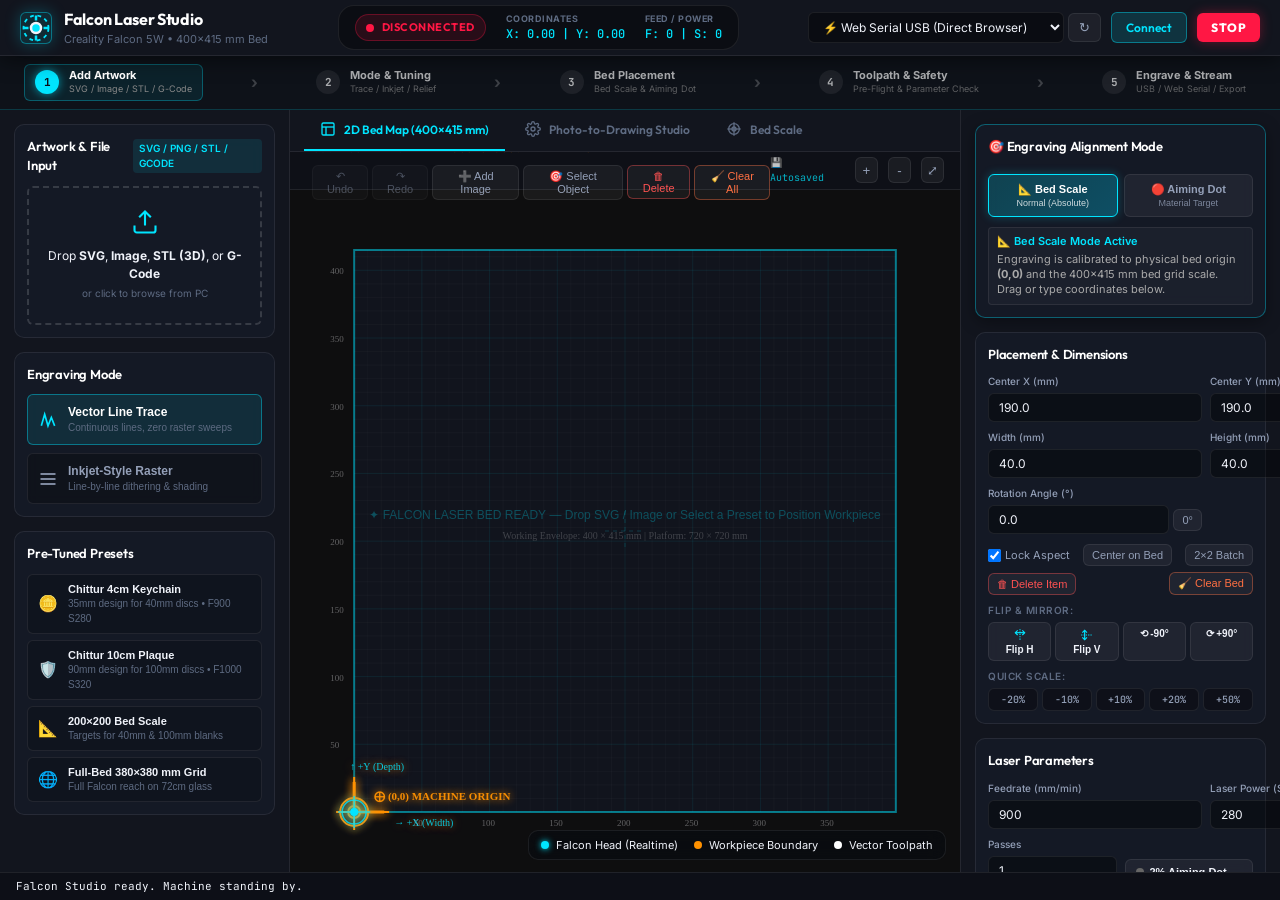
==== commit 715f2d10: "Fix WebSerial handleStatusUpdate error, boost aiming dot to 2%, and add cache busters" ====
--- a/index.html
+++ b/index.html
@@ -8,6 +8,18 @@
   <link rel="preconnect" href="https://fonts.gstatic.com" crossorigin>
   <link href="https://fonts.googleapis.com/css2?family=Inter:wght@300;400;500;600;700&family=Outfit:wght@400;500;600;700;800&family=JetBrains+Mono:wght@400;500;600&display=swap" rel="stylesheet">
   <link rel="stylesheet" href="css/style.css">
+  <script>
+    if ('serviceWorker' in navigator) {
+      navigator.serviceWorker.getRegistrations().then(registrations => {
+        for (let r of registrations) r.unregister();
+      });
+    }
+    if ('caches' in window) {
+      caches.keys().then(names => {
+        for (let name of names) caches.delete(name);
+      });
+    }
+  </script>
 </head>
 <body class="dark-theme">
   <!-- TOP HEADER -->
@@ -49,9 +61,9 @@
     <div class="header-actions">
       <div class="port-group">
         <select id="portSelect" class="select-input" title="Select Target: Virtual Machine, Web Serial USB, or COM Port">
-          <option value="VIRTUAL" selected>🎮 Virtual Falcon Machine (Simulator)</option>
-          <option value="WEB_SERIAL">⚡ Web Serial USB (Direct Browser)</option>
+          <option value="WEB_SERIAL" selected>⚡ Web Serial USB (Direct Browser)</option>
           <option value="AUTO">🔍 Auto-Detect COM Port</option>
+          <option value="VIRTUAL">🎮 Virtual Falcon Machine (Simulator)</option>
         </select>
         <button id="btnRefreshPorts" class="btn-icon" title="Refresh Available Ports">↻</button>
       </div>
@@ -833,7 +845,7 @@
           </div>
           <div class="form-field flex-end">
             <button id="btnToggleLaserDot" class="btn-toggle-dot">
-              <span class="dot-indicator"></span> 0.5% Aiming Dot
+              <span class="dot-indicator"></span> 2% Aiming Dot
             </button>
           </div>
         </div>
@@ -953,15 +965,15 @@
     </div>
   </footer>
 
-  <script src="js/web_serial_controller.js"></script>
-  <script src="js/bed_scale_generator.js"></script>
-  <script src="js/svg_gcode_compiler.js"></script>
-  <script src="js/raster_compiler.js"></script>
-  <script src="js/photo_tracer_client.js"></script>
-  <script src="js/bed_canvas.js"></script>
-  <script src="js/material_simulator.js"></script>
-  <script src="js/stl_gcode_loader.js"></script>
-  <script src="js/job_auditor.js"></script>
-  <script src="js/app.js"></script>
+  <script src="js/web_serial_controller.js?v=1.3.0"></script>
+  <script src="js/bed_scale_generator.js?v=1.3.0"></script>
+  <script src="js/svg_gcode_compiler.js?v=1.3.0"></script>
+  <script src="js/raster_compiler.js?v=1.3.0"></script>
+  <script src="js/photo_tracer_client.js?v=1.3.0"></script>
+  <script src="js/bed_canvas.js?v=1.3.0"></script>
+  <script src="js/material_simulator.js?v=1.3.0"></script>
+  <script src="js/stl_gcode_loader.js?v=1.3.0"></script>
+  <script src="js/job_auditor.js?v=1.3.0"></script>
+  <script src="js/app.js?v=1.3.0"></script>
 </body>
 </html>
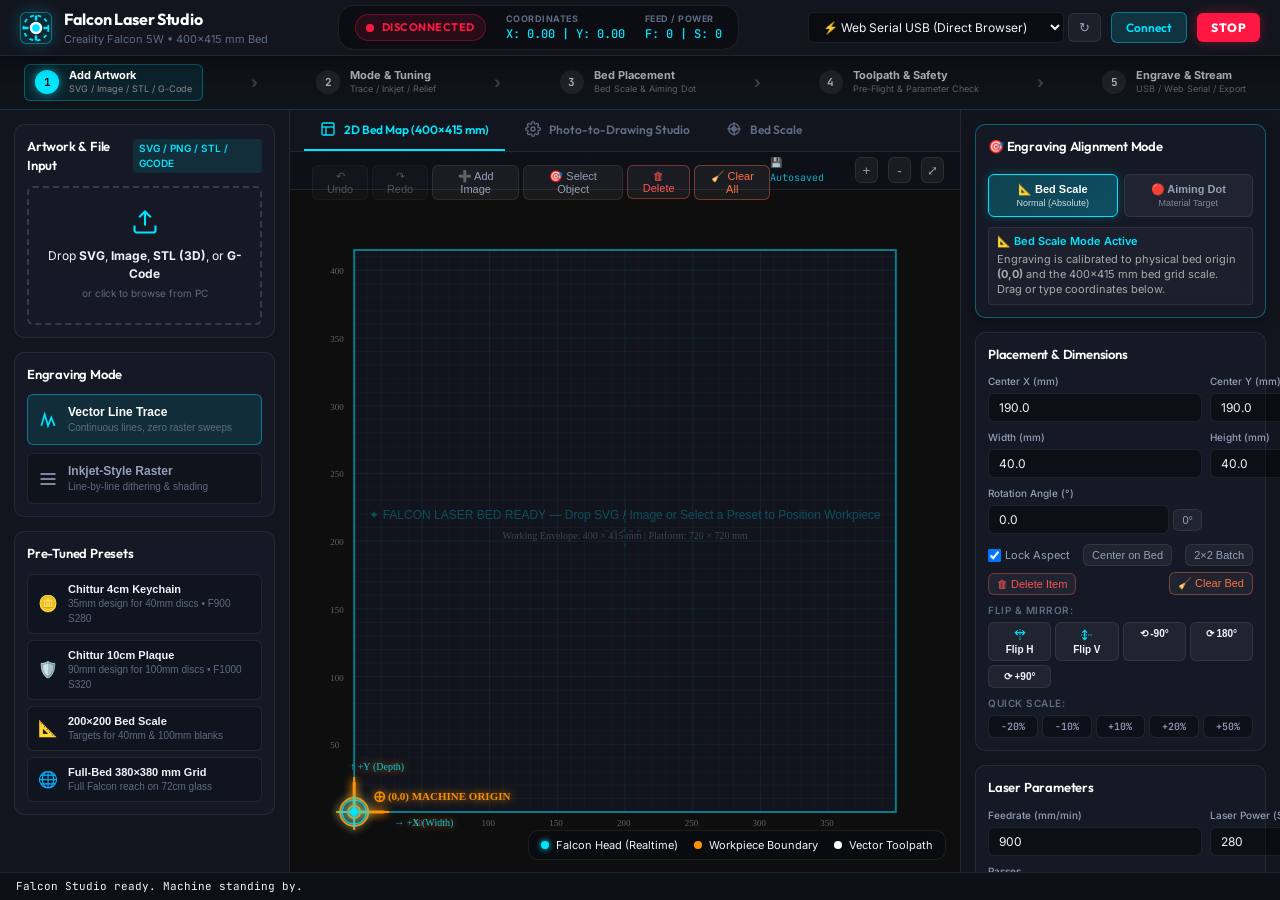
==== commit 43c7cfde: "Fix 180 deg orientation mismatch, add continuous vector line tracing, and restore aiming dot beam" ====
--- a/index.html
+++ b/index.html
@@ -804,6 +804,9 @@
             <button id="btnRotateCCW" class="btn-transform" title="Rotate 90° Counter-Clockwise">
               ⟲ -90°
             </button>
+            <button id="btnRotate180" class="btn-transform" title="Rotate 180° (Invert Orientation)">
+              ⟳ 180°
+            </button>
             <button id="btnRotateCW" class="btn-transform" title="Rotate 90° Clockwise">
               ⟳ +90°
             </button>
@@ -882,6 +885,7 @@
           <div class="origin-btn-row">
             <button id="btnHomeDetailed" class="btn-small flex-1" title="Physical limit switch homing ($H)">⌂ Home ($H)</button>
             <button id="btnSetZero" class="btn-small flex-1" title="Set current position as Origin (G92)">📍 Set Zero (G92)</button>
+            <button id="btnUnlockMachine" class="btn-small flex-1" style="color: #ffb74d; border-color: rgba(255,183,77,0.3);" title="Clear GRBL Alarm lockout ($X)">🔓 Unlock ($X)</button>
           </div>
         </div>
       </section>
@@ -965,15 +969,15 @@
     </div>
   </footer>
 
-  <script src="js/web_serial_controller.js?v=1.3.0"></script>
-  <script src="js/bed_scale_generator.js?v=1.3.0"></script>
-  <script src="js/svg_gcode_compiler.js?v=1.3.0"></script>
-  <script src="js/raster_compiler.js?v=1.3.0"></script>
-  <script src="js/photo_tracer_client.js?v=1.3.0"></script>
-  <script src="js/bed_canvas.js?v=1.3.0"></script>
-  <script src="js/material_simulator.js?v=1.3.0"></script>
-  <script src="js/stl_gcode_loader.js?v=1.3.0"></script>
-  <script src="js/job_auditor.js?v=1.3.0"></script>
-  <script src="js/app.js?v=1.3.0"></script>
+  <script src="js/web_serial_controller.js?v=1.4.0"></script>
+  <script src="js/bed_scale_generator.js?v=1.4.0"></script>
+  <script src="js/svg_gcode_compiler.js?v=1.4.0"></script>
+  <script src="js/raster_compiler.js?v=1.4.0"></script>
+  <script src="js/photo_tracer_client.js?v=1.4.0"></script>
+  <script src="js/bed_canvas.js?v=1.4.0"></script>
+  <script src="js/material_simulator.js?v=1.4.0"></script>
+  <script src="js/stl_gcode_loader.js?v=1.4.0"></script>
+  <script src="js/job_auditor.js?v=1.4.0"></script>
+  <script src="js/app.js?v=1.4.0"></script>
 </body>
 </html>
